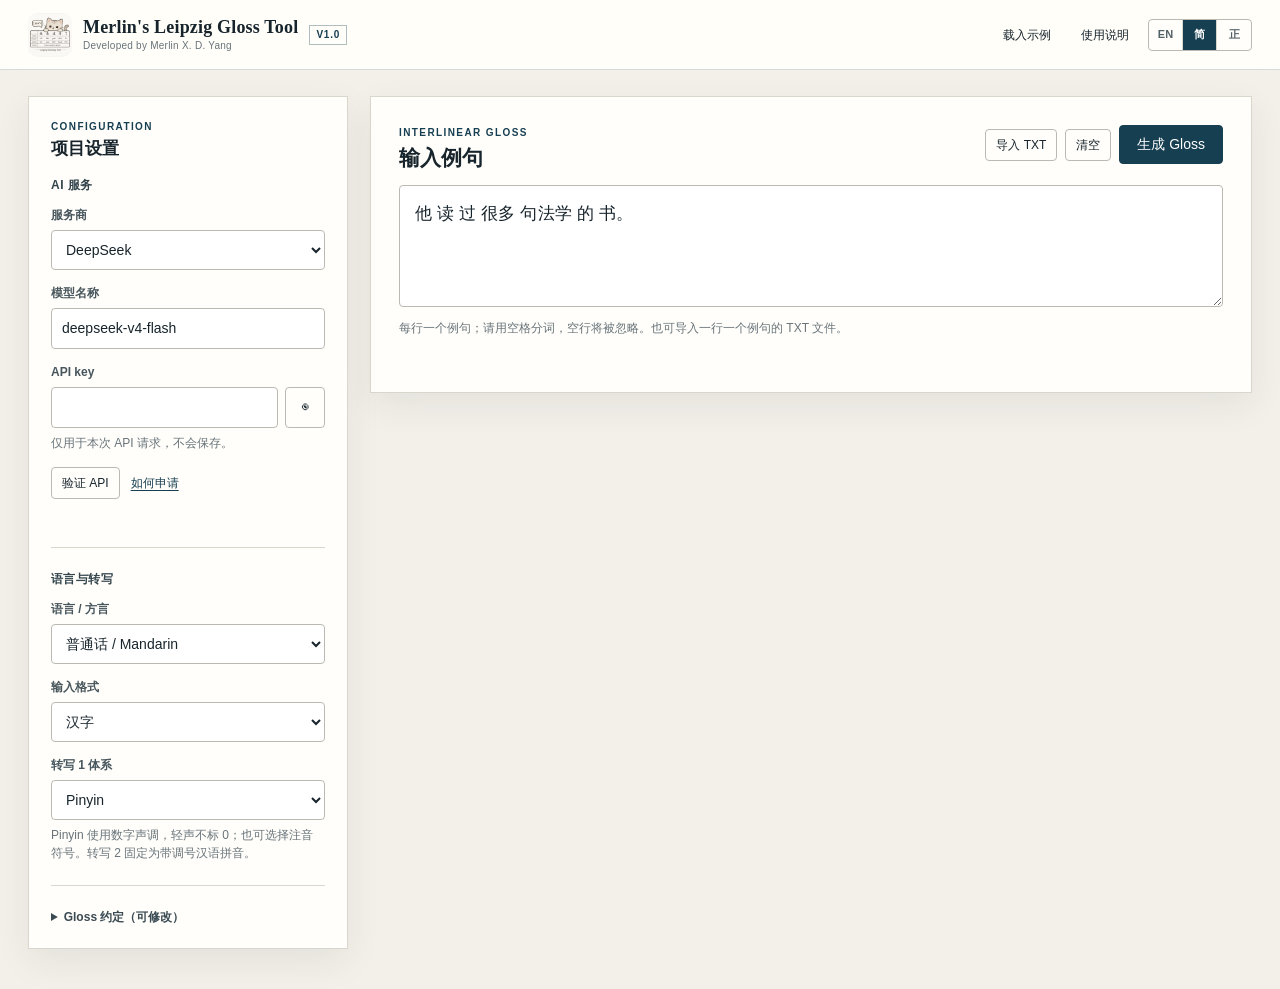
==== index.html @ 7cde38fb "feat: publish Merlin's Leipzig Gloss Tool 1.0" ====
<!doctype html>
<html lang="zh-CN">
<head>
<meta charset="utf-8">
<meta name="viewport" content="width=device-width,initial-scale=1">
<link rel="icon" type="image/png" sizes="64x64" href="assets/favicon-64.png?build=20260815-1">
<link rel="apple-touch-icon" sizes="180x180" href="assets/apple-touch-icon.png?build=20260815-1">
<title>Merlin's Leipzig Gloss Tool 1.0</title>
<script src="typography.js?build=20260815-3"></script>
<script src="batch.js?build=20260815-6"></script>
<script src="interface-language.js?build=20260815-1"></script>
<style>
:root{
  --paper:#f3f0e9;--surface:#fffefa;--surface-2:#f8f6f0;--ink:#17242c;--muted:#69747a;
  --rule:#d9d6cd;--rule-strong:#bbb9b1;--navy:#173f52;--navy-dark:#0f3040;--navy-soft:#e7eef1;
  --good:#276440;--bad:#a5362b;--warn:#8a641f;--shadow:0 12px 34px rgba(28,40,45,.07);
  --hant-ui-font:-apple-system,BlinkMacSystemFont,"PingFang TC","Microsoft JhengHei","Noto Sans TC",sans-serif;
}
*{box-sizing:border-box}
html{background:var(--paper)}
body{margin:0;color:var(--ink);background:var(--paper);font:14px/1.5 -apple-system,BlinkMacSystemFont,"Segoe UI","Noto Sans CJK SC","Noto Sans SC",Arial,sans-serif;-webkit-font-smoothing:antialiased}
button,input,select,textarea{font:inherit;color:inherit}
button{cursor:pointer}
.topbar{height:70px;border-bottom:1px solid rgba(23,63,82,.18);background:rgba(255,254,250,.94);backdrop-filter:blur(12px);position:sticky;top:0;z-index:20}
.topbar-inner{height:100%;max-width:1420px;margin:auto;padding:0 28px;display:flex;align-items:center;justify-content:space-between;gap:18px}
.brand{display:flex;align-items:center;min-width:0;gap:11px}
.brand-mark{width:44px;height:44px;display:block;object-fit:cover;border-radius:10px;flex:0 0 auto}
.brand-text{display:flex;flex-direction:column;gap:3px;min-width:0}
.brand-copy{font:600 18px/1.15 Georgia,"Songti SC","Noto Serif CJK SC",serif;letter-spacing:.01em;white-space:nowrap}
.brand-author{font:500 10px/1.2 -apple-system,BlinkMacSystemFont,"Segoe UI","Noto Sans CJK SC",Arial,sans-serif;color:var(--muted);letter-spacing:.025em;white-space:nowrap}
.version{font:700 10px/1 -apple-system,BlinkMacSystemFont,"Segoe UI",sans-serif;letter-spacing:.08em;color:var(--navy);border:1px solid rgba(23,63,82,.34);padding:4px 6px;text-transform:uppercase}
.top-actions,.btnrow,.toolbar-group{display:flex;align-items:center;gap:8px;flex-wrap:wrap}
.language-switch{display:flex;align-items:center;border:1px solid var(--rule-strong);border-radius:4px;overflow:hidden;background:var(--surface)}
.language-switch button{min-width:34px;min-height:30px;padding:4px 8px;border:0;border-right:1px solid var(--rule);border-radius:0;background:transparent;font-size:11px;font-weight:700;color:#536168}
.language-switch button:last-child{border-right:0}.language-switch button:hover{background:var(--surface-2);border-color:var(--rule)}
.language-switch button.active{background:var(--navy);color:#fff}.language-switch button.active:hover{background:var(--navy-dark)}
.shell{max-width:1420px;margin:0 auto;padding:26px 28px 40px;display:grid;grid-template-columns:320px minmax(0,1fr);gap:22px;align-items:start}
.panel{background:var(--surface);border:1px solid var(--rule);box-shadow:var(--shadow)}
.sidebar{position:sticky;top:96px;padding:22px}
.main{min-width:0;padding:28px}
.section-kicker{color:var(--navy);font-size:10px;font-weight:800;letter-spacing:.14em;text-transform:uppercase;margin-bottom:4px}
.section-title{font:600 17px/1.3 Georgia,"Songti SC","Noto Serif CJK SC",serif;margin:0 0 16px}
.group-title{font-size:12px;font-weight:750;letter-spacing:.04em;margin:0 0 12px;color:#33444c}
.divider{height:1px;background:var(--rule);margin:22px 0}
.field{margin:0 0 14px}
.field:last-child{margin-bottom:0}
label,.field-label{display:block;font-size:12px;font-weight:650;color:#48565d;margin:0 0 6px}
input[type=text],input[type=password],select,textarea{width:100%;border:1px solid var(--rule-strong);border-radius:4px;background:#fff;padding:9px 10px;outline:none;transition:border-color .15s,box-shadow .15s}
select{height:40px}
input:focus,select:focus,textarea:focus,.editable:focus{border-color:var(--navy);box-shadow:0 0 0 3px rgba(23,63,82,.11)}
textarea{resize:vertical;line-height:1.65}
.sentence{min-height:122px;font-size:17px;padding:14px 15px;background:#fff;letter-spacing:.01em}
.smallarea{min-height:128px;font-size:12px}
.hint,.note{color:var(--muted);font-size:12px;line-height:1.55;margin-top:6px}
.api-key-wrap{display:grid;grid-template-columns:minmax(0,1fr) 40px;gap:7px}
button{border:1px solid var(--rule-strong);border-radius:4px;background:transparent;padding:8px 12px;min-height:36px;transition:background .15s,border-color .15s,color .15s,transform .1s}
button:hover{background:var(--surface-2);border-color:#969a99}
button:active{transform:translateY(1px)}
button.primary{background:var(--navy);border-color:var(--navy);color:white;padding-inline:17px}
button.primary:hover{background:var(--navy-dark);border-color:var(--navy-dark)}
button.ghost{border-color:transparent}
button.small{font-size:12px;min-height:32px;padding:6px 10px}
button.icon-button{padding:0;display:grid;place-items:center;font-size:15px}
button.text-link{min-height:32px;padding:4px 2px;border-color:transparent;background:transparent;color:var(--navy);font-size:12px;text-decoration:underline;text-decoration-thickness:1px;text-underline-offset:3px}
button.text-link:hover{border-color:transparent;background:transparent;color:var(--navy-dark)}
button:focus-visible,a:focus-visible{outline:2px solid var(--navy);outline-offset:3px}
button:disabled{opacity:.48;cursor:not-allowed;transform:none}
.status{font-size:12px;min-height:18px;margin-top:8px}.status.good{color:var(--good)}.status.bad{color:var(--bad)}.status.warn{color:var(--warn)}
.details summary{cursor:pointer;font-size:12px;font-weight:700;color:#3b4b53}.details[open] summary{margin-bottom:10px}
.main-head{display:flex;align-items:flex-start;justify-content:space-between;gap:18px;margin-bottom:13px}
.main-head .section-title{font-size:21px;margin:0}.main-head .section-kicker{margin-bottom:5px}
.workspace{border-top:1px solid var(--rule);margin-top:28px;padding-top:26px}.hidden{display:none!important}
.result-heading{display:flex;justify-content:space-between;align-items:flex-end;gap:12px;margin-bottom:15px}
.result-heading .section-title{font-size:19px;margin:0}
.aligned{font-size:11px;letter-spacing:.04em;color:var(--good);border-bottom:1px solid rgba(39,100,64,.4);padding-bottom:2px}
.editor-layout{display:block}
.checkline{display:flex;align-items:center;gap:9px;padding:5px 0;color:#34434a;font-size:12px;cursor:pointer}.checkline input{width:15px;height:15px;accent-color:var(--navy);margin:0;flex:0 0 auto}
.editor-content{min-width:0}
.editor-examples{display:grid;gap:16px}
.editor-example{border:1px solid var(--rule);background:#fff}
.editor-example-head{display:flex;align-items:center;justify-content:space-between;gap:12px;padding:9px 12px;border-bottom:1px solid var(--rule);background:var(--surface-2)}
.editor-example-title{font:600 13px Georgia,"Songti SC",serif;color:#34434a}.editor-example-status{font-size:10px;letter-spacing:.04em;color:var(--good)}
.token-editor-grid{display:flex;flex-wrap:wrap;align-items:stretch;padding:8px;background:#f3f1eb;border-bottom:1px solid var(--rule);gap:1px;overflow:hidden}
.token-editor-card{flex:1 1 168px;min-width:min(168px,100%);max-width:224px;background:#fff;border:1px solid #dedbd3;margin:-1px 0 0 -1px;display:grid;grid-template-rows:auto repeat(4,minmax(42px,auto));min-inline-size:0}
.token-editor-index{padding:5px 9px;background:#f7f5ef;color:var(--muted);font-size:9px;font-weight:750;letter-spacing:.08em;border-bottom:1px solid #e7e4dd}
.token-editor-line{display:grid;grid-template-columns:48px minmax(0,1fr);align-items:stretch;min-inline-size:0;border-bottom:1px solid #ece9e2}.token-editor-line:last-child{border-bottom:0}
.token-editor-label{padding:8px 6px;display:flex;align-items:center;background:#faf9f5;color:#667177;font-size:9px;font-weight:750;line-height:1.2;border-right:1px solid #ece9e2;overflow-wrap:anywhere}
.token-editor-line .editable{min-width:0;width:100%;padding:8px 9px;display:flex;align-items:center;overflow-wrap:anywhere;word-break:break-word;white-space:pre-wrap}
.editor-example .translation-row{margin:0;padding:11px 12px 13px}.editor-example .model-note{margin:0 12px 12px}
.editable{outline:0;border-radius:2px;min-height:24px;padding:1px 2px}.editable:focus{background:#fffdf4}
.formcell,.transcell,.glosscell{font-family:"Times New Roman","Songti SC","STSong","SimSun",serif;font-size:10.5pt;font-style:normal;font-weight:400}
.translation-row{margin-top:13px}.translation-row input{font-family:"Times New Roman","Songti SC","STSong","SimSun",serif;font-size:10.5pt;font-style:normal}
.model-note:empty{display:none}.model-note{border-left:2px solid var(--rule-strong);padding-left:9px;margin-top:10px}
.typography-panel{margin-top:16px;border:1px solid var(--rule);background:var(--surface-2)}
.typography-panel>summary{list-style:none;cursor:pointer;padding:12px 14px;display:flex;align-items:center;justify-content:space-between;gap:12px;font-size:12px;font-weight:750;color:#34434a}
.typography-panel>summary::-webkit-details-marker{display:none}.typography-panel>summary::after{content:'＋';color:var(--navy);font-size:15px;font-weight:400}.typography-panel[open]>summary::after{content:'−'}
.typography-summary-note{font-size:11px;font-weight:400;color:var(--muted);margin-left:auto}
.typography-body{border-top:1px solid var(--rule);padding:14px}
.typography-actions{display:flex;justify-content:space-between;align-items:center;gap:12px;margin-bottom:12px;flex-wrap:wrap}
.remember-setting{display:flex;align-items:center;gap:8px;margin:0;color:#435159;font-size:12px;cursor:pointer}.remember-setting input{accent-color:var(--navy)}
.type-settings-wrap{overflow-x:auto;background:#fff;border:1px solid var(--rule)}
.type-settings{width:100%;border-collapse:collapse;min-width:690px}
.type-settings th,.type-settings td{padding:8px 10px;border-bottom:1px solid #e7e4dd;text-align:left;vertical-align:middle}.type-settings tr:last-child th,.type-settings tr:last-child td{border-bottom:0}
.type-settings thead th{background:#f5f3ed;color:var(--muted);font-size:10px;letter-spacing:.08em;text-transform:uppercase;font-weight:750}
.type-settings tbody th{width:126px;font-size:12px;color:#38474f}.type-settings select{height:34px;padding:5px 8px;min-width:220px}.type-settings input[type=number]{height:34px;width:78px;padding:5px 7px}.type-settings input[type=checkbox]{width:16px;height:16px;accent-color:var(--navy)}
.type-toggle{text-align:center!important;width:64px}.type-toggle label{display:grid;place-items:center;margin:0}
.preview-workspace{border-top:1px solid var(--rule);margin-top:22px;padding-top:20px}
.preview-controls{display:grid;grid-template-columns:minmax(0,1fr) auto;gap:12px;margin-bottom:12px;border:1px solid var(--rule);background:var(--surface-2);padding:12px 14px;align-items:end}
.preview-controls fieldset{border:0;padding:0;margin:0;display:flex;align-items:center;gap:6px 16px;flex-wrap:wrap}.preview-controls legend{font-size:10px;font-weight:800;letter-spacing:.1em;color:var(--navy);text-transform:uppercase;margin-bottom:5px}
.preview-controls .checkline{padding:2px 0}.number-controls{display:flex;align-items:end;gap:8px}.number-field{margin:0}.number-field label{white-space:nowrap}.number-field select{min-width:126px}.number-field input{width:82px;height:40px;padding:8px}
.preview-panel{background:#fff;border:1px solid var(--rule)}
.preview-head{padding:11px 14px;border-bottom:1px solid var(--rule);display:flex;align-items:center;justify-content:space-between;gap:10px;color:var(--muted);font-size:11px;letter-spacing:.04em}
.preview-canvas{padding:18px 22px;overflow:auto;min-height:126px;display:grid;gap:18px;align-items:start}
.example-preview{min-width:max-content}.example-preview+.example-preview{border-top:1px solid var(--rule);padding-top:18px}.example-preview-title{font-size:10px;font-weight:750;letter-spacing:.08em;color:var(--muted);text-transform:uppercase;margin-bottom:6px}
.pubtable{border-collapse:separate;border-spacing:0 5px;width:auto;font-family:"Times New Roman","Songti SC","STSong","SimSun",serif;font-size:10.5pt;font-style:normal}
.pubtable td{border:0;padding:0 17px 0 0;white-space:nowrap;vertical-align:baseline}
.pubtable td.num{padding-right:15px;color:#506068;vertical-align:baseline}
.pubtable tr.free td{padding-top:7px;white-space:normal}
.small-caps{font-variant-caps:all-small-caps;font-feature-settings:"smcp" 1,"c2sc" 1;letter-spacing:.035em}
.empty-preview{color:var(--muted);font-family:Georgia,"Songti SC",serif;font-size:13px}
.toolbar{margin-top:14px;display:flex;justify-content:space-between;align-items:center;gap:12px;flex-wrap:wrap}
.toolbar button{font-size:12px}
.separator-label{font-size:10px;font-weight:800;letter-spacing:.12em;color:var(--muted);text-transform:uppercase;margin-right:3px}
dialog{width:min(650px,calc(100vw - 32px));max-height:calc(100vh - 48px);border:1px solid var(--rule-strong);border-radius:0;background:var(--surface);color:var(--ink);padding:0;box-shadow:0 28px 80px rgba(18,34,42,.22)}
dialog::backdrop{background:rgba(15,30,37,.38);backdrop-filter:blur(2px)}
.dialog-head{display:flex;align-items:center;justify-content:space-between;padding:19px 22px;border-bottom:1px solid var(--rule)}.dialog-head h2{font:600 20px Georgia,"Songti SC",serif;margin:0}.dialog-body{padding:21px 24px 26px;overflow:auto}.dialog-body h3{font:600 15px Georgia,"Songti SC",serif;margin:20px 0 7px}.dialog-body h3:first-child{margin-top:0}.dialog-body p,.dialog-body li{color:#435159;line-height:1.7}.dialog-body ol,.dialog-body ul{padding-left:22px}.dialog-body code{font-family:"SFMono-Regular",Consolas,monospace;font-size:12px;background:var(--navy-soft);padding:1px 4px}
.dialog-body a{color:var(--navy);text-decoration-thickness:1px;text-underline-offset:3px}
.api-key-dialog{width:min(560px,calc(100vw - 32px))}
.provider-links{list-style:none;margin:16px 0;padding:0!important;display:grid;gap:1px;border:1px solid var(--rule);background:var(--rule)}
.provider-links li{background:#fff;margin:0}
.provider-links a{display:flex;align-items:center;justify-content:space-between;gap:18px;padding:11px 13px;text-decoration:none}
.provider-links a:hover{background:var(--surface-2)}
.provider-name{font-weight:700;color:#33444c}.provider-action{color:var(--navy);font-size:12px;white-space:nowrap}.provider-action::after{content:' ↗';font-size:10px}
.application-note{margin:13px 0 0;padding:10px 12px;border-left:3px solid var(--navy);background:var(--navy-soft);color:#33444c!important}
.region-notice{margin:10px 0 0;color:var(--bad)!important;font-weight:700}
html[lang="zh-Hant"] body{font-family:var(--hant-ui-font)}
html[lang="zh-Hant"] .brand-copy,html[lang="zh-Hant"] .brand-author,html[lang="zh-Hant"] .section-title,html[lang="zh-Hant"] .editor-example-title,html[lang="zh-Hant"] .dialog-head h2,html[lang="zh-Hant"] .dialog-body h3,html[lang="zh-Hant"] .empty-preview{font-family:var(--hant-ui-font)}
@media(max-width:980px){.shell{grid-template-columns:1fr}.sidebar{position:static}.preview-controls{grid-template-columns:1fr}.number-controls{justify-content:flex-start}}
@media(max-width:640px){.topbar{height:auto}.topbar-inner{padding:12px 15px;align-items:flex-start;flex-wrap:wrap}.brand-mark{width:36px;height:36px;border-radius:8px}.brand-copy{font-size:14px;white-space:normal}.brand-author{font-size:9px}.version{display:none}.top-actions{justify-content:flex-end;margin-left:auto}.shell{padding:14px 12px 28px;gap:14px}.sidebar,.main{padding:18px}.main-head{display:block}.main-head .btnrow{justify-content:flex-start;margin-top:12px}.sentence{font-size:16px}.preview-controls fieldset{display:grid;grid-template-columns:1fr 1fr}.number-controls{display:grid;grid-template-columns:1fr 1fr}.number-field select,.number-field input{width:100%;min-width:0}.token-editor-card{flex-basis:144px;min-width:min(144px,100%);max-width:none}.token-editor-line{grid-template-columns:44px minmax(0,1fr)}.typography-summary-note{display:none}.typography-actions{align-items:flex-start}.type-settings{min-width:500px}.type-settings th,.type-settings td{padding:7px 6px}.type-settings tbody th{width:84px}.type-settings select{min-width:155px}.type-settings input[type=number]{width:66px}.type-toggle{width:48px}.preview-canvas{padding:17px}.toolbar{align-items:flex-start}.toolbar-group{width:100%}.separator-label{width:100%;margin-top:5px}}
</style>
</head>
<body>
<header class="topbar">
  <div class="topbar-inner">
    <div class="brand">
      <img class="brand-mark" src="assets/gloss-tool-icon-256.png?build=20260815-1" alt="Merlin's Leipzig Gloss Tool icon" width="44" height="44">
      <div class="brand-text"><div class="brand-copy">Merlin's Leipzig Gloss Tool</div><div class="brand-author">Developed by Merlin X. D. Yang</div></div>
      <span class="version">v1.0</span>
    </div>
    <nav class="top-actions" aria-label="Utilities">
      <button class="small ghost" id="btnDemo" data-i18n="demo">载入示例</button>
      <button class="small ghost" id="btnHelp" data-i18n="help">使用说明</button>
      <div class="language-switch" role="group" aria-label="界面语言 / Interface language">
        <button id="btnLangEn" type="button" data-lang="en">EN</button><button id="btnLangZh" type="button" class="active" aria-pressed="true" data-lang="zh">简</button><button id="btnLangZhHant" type="button" data-lang="zh-Hant">正</button>
      </div>
    </nav>
  </div>
</header>

<div class="shell">
  <aside class="panel sidebar">
    <div class="section-kicker">Configuration</div>
    <h1 class="section-title" data-i18n="settings">项目设置</h1>

    <h2 class="group-title" data-i18n="aiSettings">AI 服务</h2>
    <div class="field">
      <label for="provider" data-i18n="provider">服务商</label>
      <select id="provider">
        <option value="deepseek">DeepSeek</option><option value="openai">OpenAI</option><option value="claude">Claude / Anthropic</option><option value="openrouter">OpenRouter</option>
      </select>
    </div>
    <div class="field">
      <label for="model" data-i18n="model">模型名称</label>
      <input id="model" type="text" value="deepseek-v4-flash" autocomplete="off">
    </div>
    <div class="field">
      <label for="apiKey">API key</label>
      <div class="api-key-wrap">
        <input id="apiKey" type="password" autocomplete="new-password" autocapitalize="none" spellcheck="false" data-1p-ignore data-lpignore="true" data-form-type="other">
        <button id="toggleKey" class="icon-button" type="button" aria-label="显示或隐藏 API key" title="显示或隐藏 API key">◉</button>
      </div>
      <div class="hint" data-i18n="keyHint">仅用于本次 API 请求，不会保存。</div>
    </div>
    <div class="btnrow"><button id="btnValidate" class="small" data-i18n="validate">验证 API</button><button id="btnApiHelp" class="text-link" type="button" data-i18n="apiKeyHelp">如何申请</button></div>
    <div class="status" id="apiStatus" role="status" aria-live="polite"></div>

    <div class="divider"></div>
    <h2 class="group-title" data-i18n="lingSettings">语言与转写</h2>
    <div class="field">
      <label for="languagePreset" data-i18n="variety">语言 / 方言</label>
      <select id="languagePreset"><option value="Mandarin Chinese" data-i18n-opt="mandarin">普通话 / Mandarin</option><option value="Cantonese" data-i18n-opt="cantonese">粤语 / Cantonese</option><option value="custom" data-i18n-opt="other">其他 / Other</option></select>
    </div>
    <div class="field" id="customLanguageWrap" style="display:none">
      <label for="customLanguage" data-i18n="customVariety">自定义语言 / 方言名称</label>
      <input id="customLanguage" type="text" placeholder="e.g. Shanghainese / Suzhou Wu">
    </div>
    <div class="field">
      <label for="inputFormat" data-i18n="inputFormat">输入格式</label>
      <select id="inputFormat"><option value="hanzi" data-i18n-opt="hanzi">汉字</option><option value="romanized" data-i18n-opt="romanized">拼音 / 罗马字 / IPA</option></select>
    </div>
    <div class="field" id="transcriptionWrap">
      <label for="transcriptionSystem" data-i18n="transcriptionSystem">转写 1 体系</label>
      <select id="transcriptionSystem"><option>Pinyin</option><option>Jyutping</option><option value="Zhuyin" data-i18n-opt="zhuyin">注音符号 / Zhuyin</option><option>IPA</option><option>Yale</option><option value="Other" data-i18n-opt="other">Other</option></select>
      <div class="hint" data-i18n="transcriptionHint">Pinyin 使用数字声调，轻声不标 0；转写 2 固定为带调号汉语拼音。</div>
    </div>

    <div class="divider"></div>
    <details class="details">
      <summary data-i18n="conventions">Gloss 约定（可修改）</summary>
      <textarea id="conventions" class="smallarea">Prefer concise Li & Thompson-style glossing. Use lexical English glosses in lowercase and grammatical abbreviations in uppercase. Use BA, BEI, DE, LE where conventional. Use le1 = ASP and le2 = PFV when applicable. Gloss sentence-final particles as SFP. Preserve user-supplied segmentation and morpheme boundaries.</textarea>
    </details>
  </aside>

  <main class="panel main">
    <div class="main-head">
      <div><div class="section-kicker">Interlinear gloss</div><h2 class="section-title" data-i18n="input">输入例句</h2></div>
      <div class="btnrow"><button id="btnImportTxt" class="small" data-i18n="importTxt">导入 TXT</button><input id="sentenceFile" type="file" accept=".txt,text/plain" hidden><button id="btnClear" class="small" data-i18n="clear">清空</button><button id="btnAnalyze" class="primary" data-i18n="analyze">生成 Gloss</button></div>
    </div>
    <textarea id="sentence" class="sentence" placeholder="他 读 过 很多 句法学 的 书。" aria-describedby="segHint">他 读 过 很多 句法学 的 书。</textarea>
    <div class="hint" id="segHint" data-i18n="segHint">每行一个例句；请用空格分词，空行将被忽略。也可导入一行一个例句的 TXT 文件。</div>
    <div class="status" id="workStatus" role="status" aria-live="polite"></div>

    <section class="preview-workspace hidden" id="previewWorkspace" aria-labelledby="previewTitle">
      <div class="preview-controls">
        <fieldset>
          <legend data-i18n="outputLines">输出行</legend>
          <label class="checkline"><input type="checkbox" id="showForm" checked><span data-i18n="form">原文</span></label>
          <label class="checkline"><input type="checkbox" id="showTranscription" checked><span data-i18n="transcription1">转写 1</span></label>
          <label class="checkline"><input type="checkbox" id="showPinyin" checked><span data-i18n="transcription2">转写 2</span></label>
          <label class="checkline"><input type="checkbox" id="showGloss" checked><span>Gloss</span></label>
          <label class="checkline"><input type="checkbox" id="showTranslation" checked><span data-i18n="freeTranslation">英语自由翻译</span></label>
        </fieldset>
        <div class="number-controls">
          <div class="number-field"><label for="numberingMode" data-i18n="numberingMode">编号方式</label><select id="numberingMode"><option value="none" data-i18n-opt="noNumber">无编号</option><option value="continuous" data-i18n-opt="continuousNumber" selected>连续数字</option><option value="alphabetic" data-i18n-opt="alphabeticNumber">字母：(a)</option><option value="alphabetic-dot" data-i18n-opt="alphabeticDotNumber">字母：a.</option></select></div>
          <div class="number-field" id="startNumberWrap"><label for="startNumber" data-i18n="startNumber">起始数字</label><input id="startNumber" type="number" min="1" step="1" value="1" inputmode="numeric"></div>
          <div class="number-field hidden" id="startLetterWrap"><label for="startLetter" data-i18n="startLetter">起始字母</label><input id="startLetter" type="text" value="a" inputmode="text" pattern="[A-Za-z]+" maxlength="6" autocomplete="off" spellcheck="false"></div>
        </div>
      </div>
      <div class="preview-panel">
        <div class="preview-head"><span id="previewTitle" data-i18n="preview">输出预览</span><span data-i18n="separateTables">每个例句独立成表</span></div>
        <div class="preview-canvas" id="preview"></div>
      </div>
      <div class="toolbar">
        <div class="toolbar-group"><span class="separator-label" data-i18n="export">导出</span><button id="btnCopyTable" data-i18n="copyTable">复制表格</button><button id="btnCopyMD" data-i18n="copyMD">复制 HTML / MD</button><button id="btnSVG">SVG</button><button id="btnPNG" data-i18n="png">透明 PNG</button></div>
        <div class="toolbar-group"><span class="separator-label" data-i18n="project">项目</span><button id="btnOpen" data-i18n="openProject">打开</button><button id="btnSave" data-i18n="saveProject">保存</button><input id="fileOpen" type="file" accept="application/json,.json,.gloss" hidden></div>
      </div>
    </section>

    <section class="workspace hidden" id="workspace">
      <div class="result-heading"><div><div class="section-kicker">Edit & compose</div><h2 class="section-title" data-i18n="editResult">编辑结果</h2></div><span class="aligned" id="resultCount"></span></div>
      <div class="editor-layout">
        <div class="editor-content">
          <div class="editor-examples" id="editExamples"></div>
        </div>
      </div>

      <details class="typography-panel" id="typographyPanel" open>
        <summary><span data-i18n="typography">排版设置</span><span class="typography-summary-note" data-i18n="typographyNote">逐行控制字体、字号和字形</span></summary>
        <div class="typography-body">
          <div class="typography-actions">
            <label class="remember-setting"><input type="checkbox" id="rememberTypography" checked><span data-i18n="rememberTypography">保持现有设置</span></label>
            <button type="button" class="small" id="btnResetTypography" data-i18n="resetTypography">恢复默认</button>
          </div>
          <div class="type-settings-wrap">
            <table class="type-settings">
              <thead><tr><th data-i18n="outputLine">输出行</th><th data-i18n="font">字体</th><th data-i18n="fontSize">字号（pt）</th><th class="type-toggle" data-i18n="bold">加粗</th><th class="type-toggle" data-i18n="italic">斜体</th></tr></thead>
              <tbody>
                <tr data-style-row="form"><th data-i18n="form">原文</th><td><select class="style-font" aria-label="原文字体"></select></td><td><input class="style-size" type="number" min="6" max="72" step="0.5" aria-label="原文字号"></td><td class="type-toggle"><label><input class="style-bold" type="checkbox" aria-label="原文加粗"></label></td><td class="type-toggle"><label><input class="style-italic" type="checkbox" aria-label="原文斜体"></label></td></tr>
                <tr data-style-row="transcription"><th data-i18n="transcription1">转写 1</th><td><select class="style-font" aria-label="转写 1 字体"></select></td><td><input class="style-size" type="number" min="6" max="72" step="0.5" aria-label="转写 1 字号"></td><td class="type-toggle"><label><input class="style-bold" type="checkbox" aria-label="转写 1 加粗"></label></td><td class="type-toggle"><label><input class="style-italic" type="checkbox" aria-label="转写 1 斜体"></label></td></tr>
                <tr data-style-row="pinyin"><th data-i18n="transcription2">转写 2</th><td><select class="style-font" aria-label="转写 2 字体"></select></td><td><input class="style-size" type="number" min="6" max="72" step="0.5" aria-label="转写 2 字号"></td><td class="type-toggle"><label><input class="style-bold" type="checkbox" aria-label="转写 2 加粗"></label></td><td class="type-toggle"><label><input class="style-italic" type="checkbox" aria-label="转写 2 斜体"></label></td></tr>
                <tr data-style-row="gloss"><th>Gloss</th><td><select class="style-font" aria-label="Gloss 字体"></select></td><td><input class="style-size" type="number" min="6" max="72" step="0.5" aria-label="Gloss 字号"></td><td class="type-toggle"><label><input class="style-bold" type="checkbox" aria-label="Gloss 加粗"></label></td><td class="type-toggle"><label><input class="style-italic" type="checkbox" aria-label="Gloss 斜体"></label></td></tr>
                <tr data-style-row="free"><th data-i18n="freeTranslation">英语自由翻译</th><td><select class="style-font" aria-label="英语翻译字体"></select></td><td><input class="style-size" type="number" min="6" max="72" step="0.5" aria-label="英语翻译字号"></td><td class="type-toggle"><label><input class="style-bold" type="checkbox" aria-label="英语翻译加粗"></label></td><td class="type-toggle"><label><input class="style-italic" type="checkbox" aria-label="英语翻译斜体"></label></td></tr>
              </tbody>
            </table>
          </div>
          <div class="hint" data-i18n="smallCapsHint">Gloss 中的全大写语法缩写将自动显示为小型大写字母。</div>
        </div>
      </details>

    </section>
  </main>
</div>

<dialog id="apiKeyDialog" class="api-key-dialog" aria-labelledby="apiKeyDialogTitle">
  <div class="dialog-head"><h2 id="apiKeyDialogTitle" data-i18n="apiKeyDialogTitle">如何申请 API key</h2><button id="btnCloseApiHelp" class="icon-button" aria-label="关闭" title="关闭">×</button></div>
  <div class="dialog-body api-help-zh">
    <p>请在服务商的官方平台创建 API key：</p>
    <ul class="provider-links">
      <li><a href="https://platform.deepseek.com/api_keys" target="_blank" rel="noopener noreferrer"><span class="provider-name">DeepSeek</span><span class="provider-action">申请页面</span></a></li>
      <li><a href="https://platform.openai.com/api-keys" target="_blank" rel="noopener noreferrer"><span class="provider-name">OpenAI</span><span class="provider-action">申请页面</span></a></li>
      <li><a href="https://platform.claude.com/settings/keys" target="_blank" rel="noopener noreferrer"><span class="provider-name">Claude / Anthropic</span><span class="provider-action">申请页面</span></a></li>
      <li><a href="https://openrouter.ai/settings/keys" target="_blank" rel="noopener noreferrer"><span class="provider-name">OpenRouter</span><span class="provider-action">申请页面</span></a></li>
    </ul>
    <p class="application-note">申请后充值可用。</p>
    <p class="region-notice">中国境内只能使用 DeepSeek。</p>
  </div>
  <div class="dialog-body api-help-zh-hant hidden">
    <p>請在服務提供者的官方平台建立 API key：</p>
    <ul class="provider-links">
      <li><a href="https://platform.deepseek.com/api_keys" target="_blank" rel="noopener noreferrer"><span class="provider-name">DeepSeek</span><span class="provider-action">申請頁面</span></a></li>
      <li><a href="https://platform.openai.com/api-keys" target="_blank" rel="noopener noreferrer"><span class="provider-name">OpenAI</span><span class="provider-action">申請頁面</span></a></li>
      <li><a href="https://platform.claude.com/settings/keys" target="_blank" rel="noopener noreferrer"><span class="provider-name">Claude / Anthropic</span><span class="provider-action">申請頁面</span></a></li>
      <li><a href="https://openrouter.ai/settings/keys" target="_blank" rel="noopener noreferrer"><span class="provider-name">OpenRouter</span><span class="provider-action">申請頁面</span></a></li>
    </ul>
    <p class="application-note">申請後儲值即可使用。</p>
    <p class="region-notice">中國境內只能使用 DeepSeek。</p>
  </div>
  <div class="dialog-body api-help-en hidden">
    <p>Create an API key on the provider’s official platform:</p>
    <ul class="provider-links">
      <li><a href="https://platform.deepseek.com/api_keys" target="_blank" rel="noopener noreferrer"><span class="provider-name">DeepSeek</span><span class="provider-action">Open key page</span></a></li>
      <li><a href="https://platform.openai.com/api-keys" target="_blank" rel="noopener noreferrer"><span class="provider-name">OpenAI</span><span class="provider-action">Open key page</span></a></li>
      <li><a href="https://platform.claude.com/settings/keys" target="_blank" rel="noopener noreferrer"><span class="provider-name">Claude / Anthropic</span><span class="provider-action">Open key page</span></a></li>
      <li><a href="https://openrouter.ai/settings/keys" target="_blank" rel="noopener noreferrer"><span class="provider-name">OpenRouter</span><span class="provider-action">Open key page</span></a></li>
    </ul>
    <p class="application-note">Add credit after creating the key before use.</p>
  </div>
</dialog>

<dialog id="helpDialog" aria-labelledby="helpTitle">
  <div class="dialog-head"><h2 id="helpTitle" data-i18n="help">使用说明</h2><button id="btnCloseHelp" class="icon-button" aria-label="关闭" title="关闭">×</button></div>
  <div class="dialog-body help-zh">
    <h3>基本流程</h3>
    <ol><li>选择服务商和模型，输入 API key。可先点击“验证 API”。</li><li>选择语言、输入格式和“转写 1”体系。</li><li>在输入框中一行输入一个例句，每行内部用空格标出最终词边界；也可导入一行一个例句的 TXT 文件。</li><li>生成后，预览会立即显示在输入区下方；每个例句使用一个独立表格。</li><li>选择输出行以及无编号、连续数字或两种字母编号；数字和字母起点均可自定义。</li><li>在编辑区逐例修改原文、两层转写、Gloss 和英语翻译，并按需调整排版。</li><li>从预览区下方复制或导出；保存项目可保留全部例句、编辑内容、输出选择和排版设置。</li></ol>
    <h3>批量输入与编号</h3><p>输入框和 TXT 文件都以“物理行”为例句边界，空行会被忽略。TXT 导入只接受 <code>.txt</code> 文件。“连续数字”默认从 <code>(1)</code> 开始，并可填写任意正整数起点；负数、零或无效输入会自动重置为 <code>1</code>。“字母：(a)”输出 <code>(a)</code>、<code>(b)</code>；“字母：a.”输出 <code>a.</code>、<code>b.</code>。两种字母编号都可填写 <code>c</code>、<code>aa</code> 等起始字母，并在 <code>z</code> 后继续为 <code>aa</code>。选择“无编号”则完全移除编号列。</p>
    <h3>两层转写</h3><p><strong>转写 1</strong>使用所选体系；选择 Pinyin 时采用数字声调，如 <code>wo3</code>，轻声不标 <code>0</code>，如 <code>de</code>；选择“注音符号”时输出横排 Bopomofo，例如 <code>ㄨㄛˇ</code>、<code>˙ㄉㄜ</code>。<strong>转写 2</strong>固定为带调号的标准汉语拼音，如 <code>wǒ</code>；轻声不加调号。方言材料中的转写 2 是普通话拼音参考层。</p>
    <h3>排版设置</h3><p>五条输出行默认使用 Times New Roman，中文字符自动回退到宋体，字号为 10.5 pt，均不加粗、不斜体。“保持现有设置”会把当前排版留给下次使用；“恢复默认”立即重置全部行。Gloss 中的全大写语法缩写自动使用小型大写字母。</p>
    <h3>API key 申请</h3><p>请从服务商的官方页面创建 API key，申请后充值可用。</p><ul><li><a href="https://platform.deepseek.com/api_keys" target="_blank" rel="noopener noreferrer">DeepSeek API key</a></li><li><a href="https://platform.openai.com/api-keys" target="_blank" rel="noopener noreferrer">OpenAI API key</a></li><li><a href="https://platform.claude.com/settings/keys" target="_blank" rel="noopener noreferrer">Claude / Anthropic API key</a></li><li><a href="https://openrouter.ai/settings/keys" target="_blank" rel="noopener noreferrer">OpenRouter API key</a></li></ul><p class="region-notice">中国境内只能使用 DeepSeek。</p>
    <h3>数据与安全</h3><p>空格分词具有最高优先级。API key 只从当前表单传给同源后端，不会写入项目文件或浏览器存储。AI 生成的分析应由研究者复核。</p>
  </div>
  <div class="dialog-body help-zh-hant hidden">
    <h3>基本流程</h3>
    <ol><li>選擇服務提供者和模型，輸入 API key。可先選取「驗證 API」。</li><li>選擇語言、輸入格式和「轉寫 1」系統。</li><li>在輸入框中每行輸入一個例句，每行內部用空格標出最終詞界；也可匯入每行一個例句的 TXT 檔案。</li><li>產生後，預覽會立即顯示在輸入區下方；每個例句各用一個表格。</li><li>選擇輸出列以及無編號、連續數字或兩種字母編號；數字和字母起點均可自訂。</li><li>在編輯區逐例修改原文、兩層轉寫、Gloss 和英文翻譯，並依需求調整排版。</li><li>從預覽區下方複製或匯出；儲存專案可保留全部例句、編輯內容、輸出選擇和排版設定。</li></ol>
    <h3>批次輸入與編號</h3><p>輸入框和 TXT 檔案都以每一個非空白行為例句邊界，空白行會被忽略。TXT 匯入只接受 <code>.txt</code> 檔案。「連續數字」預設從 <code>(1)</code> 開始，並可填寫任意正整數起點；負數、零或無效輸入會自動重設為 <code>1</code>。「字母：(a)」輸出 <code>(a)</code>、<code>(b)</code>；「字母：a.」輸出 <code>a.</code>、<code>b.</code>。兩種字母編號都可填寫 <code>c</code>、<code>aa</code> 等起始字母，並在 <code>z</code> 後接續為 <code>aa</code>。選擇「無編號」則完全移除編號欄。</p>
    <h3>兩層轉寫</h3><p><strong>轉寫 1</strong> 使用所選系統；選擇 Pinyin 時採用數字聲調，如 <code>wo3</code>，輕聲不標 <code>0</code>，如 <code>de</code>；選擇「注音符號」時輸出橫排 Bopomofo，例如 <code>ㄨㄛˇ</code>、<code>˙ㄉㄜ</code>。<strong>轉寫 2</strong> 固定為帶調號的標準漢語拼音，如 <code>wǒ</code>；輕聲不加調號。方言材料中的轉寫 2 是國語拼音參考層。</p>
    <h3>排版設定</h3><p>五個輸出列預設使用 Times New Roman，中文字元會自動改用宋體，字號為 10.5 pt，均不使用粗體或斜體。「保留目前設定」會保留目前排版供下次使用；「還原預設值」會立即重設全部輸出列。Gloss 中的全大寫語法縮寫會自動使用小型大寫字母。</p>
    <h3>API key 申請</h3><p>請從服務提供者的官方頁面建立 API key，申請後儲值即可使用。</p><ul><li><a href="https://platform.deepseek.com/api_keys" target="_blank" rel="noopener noreferrer">DeepSeek API key</a></li><li><a href="https://platform.openai.com/api-keys" target="_blank" rel="noopener noreferrer">OpenAI API key</a></li><li><a href="https://platform.claude.com/settings/keys" target="_blank" rel="noopener noreferrer">Claude / Anthropic API key</a></li><li><a href="https://openrouter.ai/settings/keys" target="_blank" rel="noopener noreferrer">OpenRouter API key</a></li></ul><p class="region-notice">中國境內只能使用 DeepSeek。</p>
    <h3>資料與安全</h3><p>空格分詞具有最高優先順序。API key 只會從目前表單傳送至同源後端，不會寫入專案檔案或瀏覽器儲存空間。AI 產生的分析應由研究者確認。</p>
  </div>
  <div class="dialog-body help-en hidden">
    <h3>Workflow</h3><ol><li>Select a provider and model, enter an API key, and optionally validate it.</li><li>Select the language, input format, and Transcription 1 system.</li><li>Enter one example per line, using spaces for final token boundaries, or import a one-example-per-line TXT file.</li><li>The preview appears directly below the input, with one independent table per example.</li><li>Select the output lines and choose no numbering, numeric numbering, or either alphabetic format with a custom start.</li><li>Edit each example and set typography independently for every output line.</li><li>Copy or export all preview tables, or save the editable batch project.</li></ol>
    <h3>Batch input and numbering</h3><p>Physical lines delimit examples and blank lines are ignored. Import accepts only <code>.txt</code> files. Numeric numbering defaults to <code>(1)</code> and accepts only a positive integer start; negative, zero, or invalid input resets to <code>1</code>. “Alphabetic: (a)” outputs <code>(a)</code>, <code>(b)</code>; “Alphabetic: a.” outputs <code>a.</code>, <code>b.</code>. Both accept a custom letter start and continue from <code>z</code> to <code>aa</code>. Select no numbering to remove the number column.</p>
    <h3>Two transcription layers</h3><p><strong>Transcription 1</strong> uses the selected system; Pinyin uses tone numbers with no <code>0</code> for neutral tone. Zhuyin produces horizontal Bopomofo such as <code>ㄨㄛˇ</code> and <code>˙ㄉㄜ</code>. <strong>Transcription 2</strong> is Standard Mandarin Pinyin with tone marks; neutral tone is unmarked.</p>
    <h3>Typography</h3><p>All five output lines default to Times New Roman with Songti fallback for Chinese, 10.5 pt, regular, and non-italic. “Keep current settings” remembers the typography for later use; “Restore defaults” resets every line. Uppercase grammatical glosses use small caps automatically.</p>
    <h3>Getting an API key</h3><p>Create an API key on the provider’s official page, then add credit before use.</p><ul><li><a href="https://platform.deepseek.com/api_keys" target="_blank" rel="noopener noreferrer">DeepSeek API key</a></li><li><a href="https://platform.openai.com/api-keys" target="_blank" rel="noopener noreferrer">OpenAI API key</a></li><li><a href="https://platform.claude.com/settings/keys" target="_blank" rel="noopener noreferrer">Claude / Anthropic API key</a></li><li><a href="https://openrouter.ai/settings/keys" target="_blank" rel="noopener noreferrer">OpenRouter API key</a></li></ul>
    <h3>Data and security</h3><p>Whitespace tokenization is authoritative. The API key is sent only to the same-origin backend and is not saved. Researcher review of AI output remains necessary.</p>
  </div>
</dialog>

<script src="app-ui.js?build=20260815-14"></script>
</body>
</html>
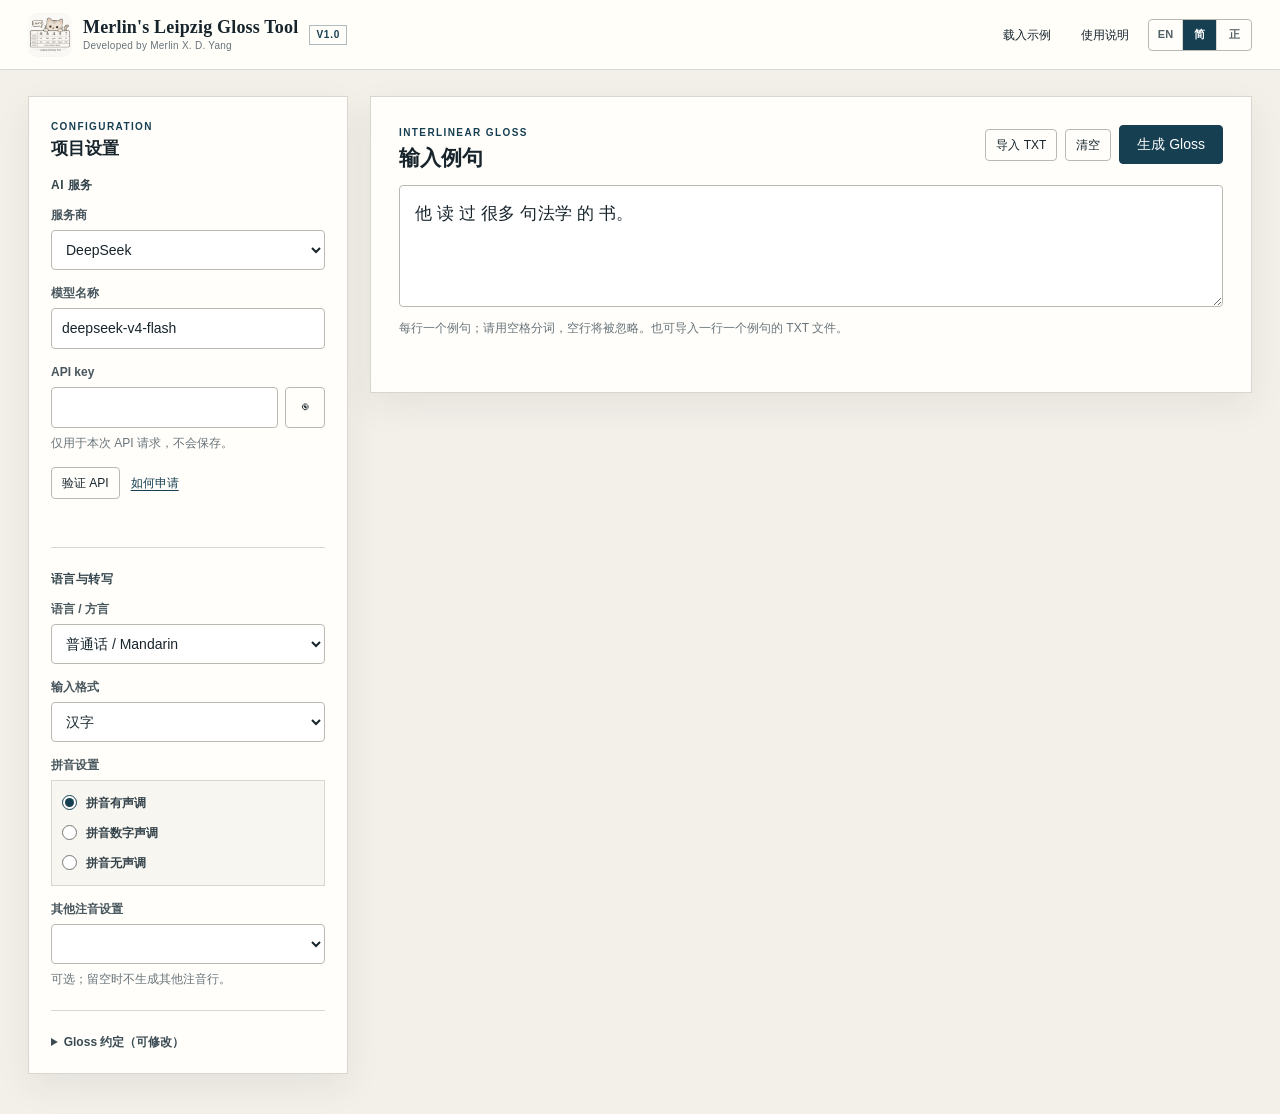
==== commit fb83bd27: "feat: streamline pinyin options and Word small caps" ====
--- a/index.html
+++ b/index.html
@@ -6,7 +6,7 @@
 <link rel="icon" type="image/png" sizes="64x64" href="assets/favicon-64.png?build=20260815-1">
 <link rel="apple-touch-icon" sizes="180x180" href="assets/apple-touch-icon.png?build=20260815-1">
 <title>Merlin's Leipzig Gloss Tool 1.0</title>
-<script src="typography.js?build=20260815-3"></script>
+<script src="typography.js?build=20260816-2"></script>
 <script src="batch.js?build=20260815-6"></script>
 <script src="interface-language.js?build=20260815-1"></script>
 <style>
@@ -75,13 +75,14 @@
 .aligned{font-size:11px;letter-spacing:.04em;color:var(--good);border-bottom:1px solid rgba(39,100,64,.4);padding-bottom:2px}
 .editor-layout{display:block}
 .checkline{display:flex;align-items:center;gap:9px;padding:5px 0;color:#34434a;font-size:12px;cursor:pointer}.checkline input{width:15px;height:15px;accent-color:var(--navy);margin:0;flex:0 0 auto}
+.option-field{border:0;padding:0;margin:0 0 14px}.option-field legend{padding:0;margin-bottom:6px}.choice-grid{display:grid;gap:2px;padding:8px 10px;border:1px solid var(--rule);background:var(--surface-2)}.choice-grid .checkline{margin:0}.transcription-settings>.field:last-child{margin-bottom:14px}
 .editor-content{min-width:0}
 .editor-examples{display:grid;gap:16px}
 .editor-example{border:1px solid var(--rule);background:#fff}
 .editor-example-head{display:flex;align-items:center;justify-content:space-between;gap:12px;padding:9px 12px;border-bottom:1px solid var(--rule);background:var(--surface-2)}
 .editor-example-title{font:600 13px Georgia,"Songti SC",serif;color:#34434a}.editor-example-status{font-size:10px;letter-spacing:.04em;color:var(--good)}
 .token-editor-grid{display:flex;flex-wrap:wrap;align-items:stretch;padding:8px;background:#f3f1eb;border-bottom:1px solid var(--rule);gap:1px;overflow:hidden}
-.token-editor-card{flex:1 1 168px;min-width:min(168px,100%);max-width:224px;background:#fff;border:1px solid #dedbd3;margin:-1px 0 0 -1px;display:grid;grid-template-rows:auto repeat(4,minmax(42px,auto));min-inline-size:0}
+.token-editor-card{flex:1 1 168px;min-width:min(168px,100%);max-width:224px;background:#fff;border:1px solid #dedbd3;margin:-1px 0 0 -1px;display:grid;grid-auto-rows:minmax(42px,auto);min-inline-size:0}
 .token-editor-index{padding:5px 9px;background:#f7f5ef;color:var(--muted);font-size:9px;font-weight:750;letter-spacing:.08em;border-bottom:1px solid #e7e4dd}
 .token-editor-line{display:grid;grid-template-columns:48px minmax(0,1fr);align-items:stretch;min-inline-size:0;border-bottom:1px solid #ece9e2}.token-editor-line:last-child{border-bottom:0}
 .token-editor-label{padding:8px 6px;display:flex;align-items:center;background:#faf9f5;color:#667177;font-size:9px;font-weight:750;line-height:1.2;border-right:1px solid #ece9e2;overflow-wrap:anywhere}
@@ -198,10 +199,33 @@
       <label for="inputFormat" data-i18n="inputFormat">输入格式</label>
       <select id="inputFormat"><option value="hanzi" data-i18n-opt="hanzi">汉字</option><option value="romanized" data-i18n-opt="romanized">拼音 / 罗马字 / IPA</option></select>
     </div>
-    <div class="field" id="transcriptionWrap">
-      <label for="transcriptionSystem" data-i18n="transcriptionSystem">转写 1 体系</label>
-      <select id="transcriptionSystem"><option>Pinyin</option><option>Jyutping</option><option value="Zhuyin" data-i18n-opt="zhuyin">注音符号 / Zhuyin</option><option>IPA</option><option>Yale</option><option value="Other" data-i18n-opt="other">Other</option></select>
-      <div class="hint" data-i18n="transcriptionHint">Pinyin 使用数字声调，轻声不标 0；转写 2 固定为带调号汉语拼音。</div>
+    <div class="transcription-settings" id="mandarinTranscriptionSettings">
+      <fieldset class="option-field">
+        <legend class="field-label" data-i18n="pinyinSettings">拼音设置</legend>
+        <div class="choice-grid">
+          <label class="checkline"><input type="radio" name="pinyinMode" value="tone_marks" checked><span data-i18n="pinyinToneMarks">拼音有声调</span></label>
+          <label class="checkline"><input type="radio" name="pinyinMode" value="tone_numbers"><span data-i18n="pinyinToneNumbers">拼音数字声调</span></label>
+          <label class="checkline"><input type="radio" name="pinyinMode" value="no_tone"><span data-i18n="pinyinNoTone">拼音无声调</span></label>
+        </div>
+      </fieldset>
+      <div class="field" id="otherTranscriptionWrap">
+        <label for="otherTranscriptionSystem" data-i18n="otherTranscriptionSettings">其他注音设置</label>
+        <select id="otherTranscriptionSystem">
+          <option value=""></option>
+          <option value="Zhuyin" data-i18n-opt="zhuyin">注音符号 / Zhuyin</option>
+          <option value="IPA numeric tones" data-i18n-opt="ipaNumericTones">IPA + 数字声调</option>
+          <option value="IPA tone letters" data-i18n-opt="ipaToneLetters">IPA 固有声调</option>
+          <option value="Jyutping" data-i18n-opt="jyutping">粤拼 / Jyutping</option>
+          <option>Yale</option>
+          <option value="Other" data-i18n-opt="other">Other</option>
+        </select>
+        <div class="hint" data-i18n="otherTranscriptionHint">可选；留空时不生成其他注音行。</div>
+      </div>
+    </div>
+    <div class="field" id="transcriptionWrap" style="display:none">
+      <label for="transcriptionSystem" data-i18n="transcriptionSystem">主要转写体系</label>
+      <select id="transcriptionSystem"><option>Pinyin</option><option value="Jyutping" data-i18n-opt="jyutping">粤拼 / Jyutping</option><option value="Zhuyin" data-i18n-opt="zhuyin">注音符号 / Zhuyin</option><option value="IPA numeric tones" data-i18n-opt="ipaNumericTones">IPA + 数字声调</option><option value="IPA tone letters" data-i18n-opt="ipaToneLetters">IPA 固有声调</option><option>Yale</option><option value="Other" data-i18n-opt="other">Other</option></select>
+      <div class="hint" data-i18n="transcriptionHint">为非普通话材料选择主要转写体系。</div>
     </div>
 
     <div class="divider"></div>
@@ -225,8 +249,8 @@
         <fieldset>
           <legend data-i18n="outputLines">输出行</legend>
           <label class="checkline"><input type="checkbox" id="showForm" checked><span data-i18n="form">原文</span></label>
-          <label class="checkline"><input type="checkbox" id="showTranscription" checked><span data-i18n="transcription1">转写 1</span></label>
-          <label class="checkline"><input type="checkbox" id="showPinyin" checked><span data-i18n="transcription2">转写 2</span></label>
+          <label class="checkline"><input type="checkbox" id="showPinyin" checked><span data-i18n="pinyinOutput">拼音</span></label>
+          <label class="checkline"><input type="checkbox" id="showTranscription"><span data-i18n="otherTranscriptionOutput">其他注音</span></label>
           <label class="checkline"><input type="checkbox" id="showGloss" checked><span>Gloss</span></label>
           <label class="checkline"><input type="checkbox" id="showTranslation" checked><span data-i18n="freeTranslation">英语自由翻译</span></label>
         </fieldset>
@@ -266,8 +290,8 @@
               <thead><tr><th data-i18n="outputLine">输出行</th><th data-i18n="font">字体</th><th data-i18n="fontSize">字号（pt）</th><th class="type-toggle" data-i18n="bold">加粗</th><th class="type-toggle" data-i18n="italic">斜体</th></tr></thead>
               <tbody>
                 <tr data-style-row="form"><th data-i18n="form">原文</th><td><select class="style-font" aria-label="原文字体"></select></td><td><input class="style-size" type="number" min="6" max="72" step="0.5" aria-label="原文字号"></td><td class="type-toggle"><label><input class="style-bold" type="checkbox" aria-label="原文加粗"></label></td><td class="type-toggle"><label><input class="style-italic" type="checkbox" aria-label="原文斜体"></label></td></tr>
-                <tr data-style-row="transcription"><th data-i18n="transcription1">转写 1</th><td><select class="style-font" aria-label="转写 1 字体"></select></td><td><input class="style-size" type="number" min="6" max="72" step="0.5" aria-label="转写 1 字号"></td><td class="type-toggle"><label><input class="style-bold" type="checkbox" aria-label="转写 1 加粗"></label></td><td class="type-toggle"><label><input class="style-italic" type="checkbox" aria-label="转写 1 斜体"></label></td></tr>
-                <tr data-style-row="pinyin"><th data-i18n="transcription2">转写 2</th><td><select class="style-font" aria-label="转写 2 字体"></select></td><td><input class="style-size" type="number" min="6" max="72" step="0.5" aria-label="转写 2 字号"></td><td class="type-toggle"><label><input class="style-bold" type="checkbox" aria-label="转写 2 加粗"></label></td><td class="type-toggle"><label><input class="style-italic" type="checkbox" aria-label="转写 2 斜体"></label></td></tr>
+                <tr data-style-row="pinyin"><th data-i18n="pinyinOutput">拼音</th><td><select class="style-font" aria-label="拼音字体"></select></td><td><input class="style-size" type="number" min="6" max="72" step="0.5" aria-label="拼音字号"></td><td class="type-toggle"><label><input class="style-bold" type="checkbox" aria-label="拼音加粗"></label></td><td class="type-toggle"><label><input class="style-italic" type="checkbox" aria-label="拼音斜体"></label></td></tr>
+                <tr data-style-row="transcription"><th data-i18n="otherTranscriptionOutput">其他注音</th><td><select class="style-font" aria-label="其他注音字体"></select></td><td><input class="style-size" type="number" min="6" max="72" step="0.5" aria-label="其他注音字号"></td><td class="type-toggle"><label><input class="style-bold" type="checkbox" aria-label="其他注音加粗"></label></td><td class="type-toggle"><label><input class="style-italic" type="checkbox" aria-label="其他注音斜体"></label></td></tr>
                 <tr data-style-row="gloss"><th>Gloss</th><td><select class="style-font" aria-label="Gloss 字体"></select></td><td><input class="style-size" type="number" min="6" max="72" step="0.5" aria-label="Gloss 字号"></td><td class="type-toggle"><label><input class="style-bold" type="checkbox" aria-label="Gloss 加粗"></label></td><td class="type-toggle"><label><input class="style-italic" type="checkbox" aria-label="Gloss 斜体"></label></td></tr>
                 <tr data-style-row="free"><th data-i18n="freeTranslation">英语自由翻译</th><td><select class="style-font" aria-label="英语翻译字体"></select></td><td><input class="style-size" type="number" min="6" max="72" step="0.5" aria-label="英语翻译字号"></td><td class="type-toggle"><label><input class="style-bold" type="checkbox" aria-label="英语翻译加粗"></label></td><td class="type-toggle"><label><input class="style-italic" type="checkbox" aria-label="英语翻译斜体"></label></td></tr>
               </tbody>
@@ -321,32 +345,32 @@
   <div class="dialog-head"><h2 id="helpTitle" data-i18n="help">使用说明</h2><button id="btnCloseHelp" class="icon-button" aria-label="关闭" title="关闭">×</button></div>
   <div class="dialog-body help-zh">
     <h3>基本流程</h3>
-    <ol><li>选择服务商和模型，输入 API key。可先点击“验证 API”。</li><li>选择语言、输入格式和“转写 1”体系。</li><li>在输入框中一行输入一个例句，每行内部用空格标出最终词边界；也可导入一行一个例句的 TXT 文件。</li><li>生成后，预览会立即显示在输入区下方；每个例句使用一个独立表格。</li><li>选择输出行以及无编号、连续数字或两种字母编号；数字和字母起点均可自定义。</li><li>在编辑区逐例修改原文、两层转写、Gloss 和英语翻译，并按需调整排版。</li><li>从预览区下方复制或导出；保存项目可保留全部例句、编辑内容、输出选择和排版设置。</li></ol>
+    <ol><li>选择服务商和模型，输入 API key。可先点击“验证 API”。</li><li>选择语言和输入格式；普通话可设置拼音形式，并按需增加一种其他注音。</li><li>在输入框中一行输入一个例句，每行内部用空格标出最终词边界；也可导入一行一个例句的 TXT 文件。</li><li>生成后，预览会立即显示在输入区下方；每个例句使用一个独立表格。</li><li>选择输出行以及无编号、连续数字或两种字母编号；数字和字母起点均可自定义。</li><li>在编辑区逐例修改原文、拼音、可选注音、Gloss 和英语翻译，并按需调整排版。</li><li>从预览区下方复制或导出；保存项目可保留全部例句、编辑内容、输出选择和排版设置。</li></ol>
     <h3>批量输入与编号</h3><p>输入框和 TXT 文件都以“物理行”为例句边界，空行会被忽略。TXT 导入只接受 <code>.txt</code> 文件。“连续数字”默认从 <code>(1)</code> 开始，并可填写任意正整数起点；负数、零或无效输入会自动重置为 <code>1</code>。“字母：(a)”输出 <code>(a)</code>、<code>(b)</code>；“字母：a.”输出 <code>a.</code>、<code>b.</code>。两种字母编号都可填写 <code>c</code>、<code>aa</code> 等起始字母，并在 <code>z</code> 后继续为 <code>aa</code>。选择“无编号”则完全移除编号列。</p>
-    <h3>两层转写</h3><p><strong>转写 1</strong>使用所选体系；选择 Pinyin 时采用数字声调，如 <code>wo3</code>，轻声不标 <code>0</code>，如 <code>de</code>；选择“注音符号”时输出横排 Bopomofo，例如 <code>ㄨㄛˇ</code>、<code>˙ㄉㄜ</code>。<strong>转写 2</strong>固定为带调号的标准汉语拼音，如 <code>wǒ</code>；轻声不加调号。方言材料中的转写 2 是普通话拼音参考层。</p>
-    <h3>排版设置</h3><p>五条输出行默认使用 Times New Roman，中文字符自动回退到宋体，字号为 10.5 pt，均不加粗、不斜体。“保持现有设置”会把当前排版留给下次使用；“恢复默认”立即重置全部行。Gloss 中的全大写语法缩写自动使用小型大写字母。</p>
+    <h3>拼音与其他注音</h3><p>普通话可在“拼音有声调”（默认，如 <code>wǒ</code>）、“拼音数字声调”（如 <code>wo3</code>）和“拼音无声调”（如 <code>wo</code>）之间单选；轻声始终不标 <code>0</code>。其他注音默认留空，也可选注音符号、IPA + 数字声调、IPA 固有声调、粤拼 / Jyutping、Yale 或其他体系。IPA 数字声调使用 <code>55/35/214/51</code> 这类调值；IPA 固有声调使用 <code>˥/˧˥/˨˩˦/˥˩</code> 等调符。粤语或自定义方言则使用“主要转写体系”。</p>
+    <h3>排版设置</h3><p>五条输出行默认使用 Times New Roman，中文字符自动回退到宋体，字号为 10.5 pt，均不加粗、不斜体。“保持现有设置”会把当前排版留给下次使用；“恢复默认”立即重置全部行。Gloss 中的全大写语法缩写自动显示为小型大写字母；“复制表格”使用 Word 兼容的底层小写字符与小型大写格式。</p>
     <h3>API key 申请</h3><p>请从服务商的官方页面创建 API key，申请后充值可用。</p><ul><li><a href="https://platform.deepseek.com/api_keys" target="_blank" rel="noopener noreferrer">DeepSeek API key</a></li><li><a href="https://platform.openai.com/api-keys" target="_blank" rel="noopener noreferrer">OpenAI API key</a></li><li><a href="https://platform.claude.com/settings/keys" target="_blank" rel="noopener noreferrer">Claude / Anthropic API key</a></li><li><a href="https://openrouter.ai/settings/keys" target="_blank" rel="noopener noreferrer">OpenRouter API key</a></li></ul><p class="region-notice">中国境内只能使用 DeepSeek。</p>
     <h3>数据与安全</h3><p>空格分词具有最高优先级。API key 只从当前表单传给同源后端，不会写入项目文件或浏览器存储。AI 生成的分析应由研究者复核。</p>
   </div>
   <div class="dialog-body help-zh-hant hidden">
     <h3>基本流程</h3>
-    <ol><li>選擇服務提供者和模型，輸入 API key。可先選取「驗證 API」。</li><li>選擇語言、輸入格式和「轉寫 1」系統。</li><li>在輸入框中每行輸入一個例句，每行內部用空格標出最終詞界；也可匯入每行一個例句的 TXT 檔案。</li><li>產生後，預覽會立即顯示在輸入區下方；每個例句各用一個表格。</li><li>選擇輸出列以及無編號、連續數字或兩種字母編號；數字和字母起點均可自訂。</li><li>在編輯區逐例修改原文、兩層轉寫、Gloss 和英文翻譯，並依需求調整排版。</li><li>從預覽區下方複製或匯出；儲存專案可保留全部例句、編輯內容、輸出選擇和排版設定。</li></ol>
+    <ol><li>選擇服務提供者和模型，輸入 API key。可先選取「驗證 API」。</li><li>選擇語言和輸入格式；國語可設定拼音形式，並視需要增加一種其他注音。</li><li>在輸入框中每行輸入一個例句，每行內部用空格標出最終詞界；也可匯入每行一個例句的 TXT 檔案。</li><li>產生後，預覽會立即顯示在輸入區下方；每個例句各用一個表格。</li><li>選擇輸出列以及無編號、連續數字或兩種字母編號；數字和字母起點均可自訂。</li><li>在編輯區逐例修改原文、拼音、選填注音、Gloss 和英文翻譯，並依需求調整排版。</li><li>從預覽區下方複製或匯出；儲存專案可保留全部例句、編輯內容、輸出選擇和排版設定。</li></ol>
     <h3>批次輸入與編號</h3><p>輸入框和 TXT 檔案都以每一個非空白行為例句邊界，空白行會被忽略。TXT 匯入只接受 <code>.txt</code> 檔案。「連續數字」預設從 <code>(1)</code> 開始，並可填寫任意正整數起點；負數、零或無效輸入會自動重設為 <code>1</code>。「字母：(a)」輸出 <code>(a)</code>、<code>(b)</code>；「字母：a.」輸出 <code>a.</code>、<code>b.</code>。兩種字母編號都可填寫 <code>c</code>、<code>aa</code> 等起始字母，並在 <code>z</code> 後接續為 <code>aa</code>。選擇「無編號」則完全移除編號欄。</p>
-    <h3>兩層轉寫</h3><p><strong>轉寫 1</strong> 使用所選系統；選擇 Pinyin 時採用數字聲調，如 <code>wo3</code>，輕聲不標 <code>0</code>，如 <code>de</code>；選擇「注音符號」時輸出橫排 Bopomofo，例如 <code>ㄨㄛˇ</code>、<code>˙ㄉㄜ</code>。<strong>轉寫 2</strong> 固定為帶調號的標準漢語拼音，如 <code>wǒ</code>；輕聲不加調號。方言材料中的轉寫 2 是國語拼音參考層。</p>
-    <h3>排版設定</h3><p>五個輸出列預設使用 Times New Roman，中文字元會自動改用宋體，字號為 10.5 pt，均不使用粗體或斜體。「保留目前設定」會保留目前排版供下次使用；「還原預設值」會立即重設全部輸出列。Gloss 中的全大寫語法縮寫會自動使用小型大寫字母。</p>
+    <h3>拼音與其他注音</h3><p>國語可在「拼音附聲調符號」（預設，如 <code>wǒ</code>）、「拼音數字聲調」（如 <code>wo3</code>）和「拼音不標聲調」（如 <code>wo</code>）之間單選；輕聲一律不標 <code>0</code>。其他注音預設留白，也可選注音符號、IPA + 數字聲調、IPA 聲調符號、粵拼 / Jyutping、Yale 或其他系統。IPA 數字聲調使用 <code>55/35/214/51</code> 等調值；IPA 聲調符號使用 <code>˥/˧˥/˨˩˦/˥˩</code>。粵語或自訂方言則使用「主要轉寫系統」。</p>
+    <h3>排版設定</h3><p>五個輸出列預設使用 Times New Roman，中文字元會自動改用宋體，字號為 10.5 pt，均不使用粗體或斜體。「保留目前設定」會保留目前排版供下次使用；「還原預設值」會立即重設全部輸出列。Gloss 中的全大寫語法縮寫會自動顯示為小型大寫字母；「複製表格」使用與 Word 相容的底層小寫字元及小型大寫格式。</p>
     <h3>API key 申請</h3><p>請從服務提供者的官方頁面建立 API key，申請後儲值即可使用。</p><ul><li><a href="https://platform.deepseek.com/api_keys" target="_blank" rel="noopener noreferrer">DeepSeek API key</a></li><li><a href="https://platform.openai.com/api-keys" target="_blank" rel="noopener noreferrer">OpenAI API key</a></li><li><a href="https://platform.claude.com/settings/keys" target="_blank" rel="noopener noreferrer">Claude / Anthropic API key</a></li><li><a href="https://openrouter.ai/settings/keys" target="_blank" rel="noopener noreferrer">OpenRouter API key</a></li></ul><p class="region-notice">中國境內只能使用 DeepSeek。</p>
     <h3>資料與安全</h3><p>空格分詞具有最高優先順序。API key 只會從目前表單傳送至同源後端，不會寫入專案檔案或瀏覽器儲存空間。AI 產生的分析應由研究者確認。</p>
   </div>
   <div class="dialog-body help-en hidden">
-    <h3>Workflow</h3><ol><li>Select a provider and model, enter an API key, and optionally validate it.</li><li>Select the language, input format, and Transcription 1 system.</li><li>Enter one example per line, using spaces for final token boundaries, or import a one-example-per-line TXT file.</li><li>The preview appears directly below the input, with one independent table per example.</li><li>Select the output lines and choose no numbering, numeric numbering, or either alphabetic format with a custom start.</li><li>Edit each example and set typography independently for every output line.</li><li>Copy or export all preview tables, or save the editable batch project.</li></ol>
+    <h3>Workflow</h3><ol><li>Select a provider and model, enter an API key, and optionally validate it.</li><li>Select the language and input format. For Mandarin, choose the Pinyin form and optionally add one other annotation.</li><li>Enter one example per line, using spaces for final token boundaries, or import a one-example-per-line TXT file.</li><li>The preview appears directly below the input, with one independent table per example.</li><li>Select the output lines and choose no numbering, numeric numbering, or either alphabetic format with a custom start.</li><li>Edit each example and set typography independently for every output line.</li><li>Copy or export all preview tables, or save the editable batch project.</li></ol>
     <h3>Batch input and numbering</h3><p>Physical lines delimit examples and blank lines are ignored. Import accepts only <code>.txt</code> files. Numeric numbering defaults to <code>(1)</code> and accepts only a positive integer start; negative, zero, or invalid input resets to <code>1</code>. “Alphabetic: (a)” outputs <code>(a)</code>, <code>(b)</code>; “Alphabetic: a.” outputs <code>a.</code>, <code>b.</code>. Both accept a custom letter start and continue from <code>z</code> to <code>aa</code>. Select no numbering to remove the number column.</p>
-    <h3>Two transcription layers</h3><p><strong>Transcription 1</strong> uses the selected system; Pinyin uses tone numbers with no <code>0</code> for neutral tone. Zhuyin produces horizontal Bopomofo such as <code>ㄨㄛˇ</code> and <code>˙ㄉㄜ</code>. <strong>Transcription 2</strong> is Standard Mandarin Pinyin with tone marks; neutral tone is unmarked.</p>
-    <h3>Typography</h3><p>All five output lines default to Times New Roman with Songti fallback for Chinese, 10.5 pt, regular, and non-italic. “Keep current settings” remembers the typography for later use; “Restore defaults” resets every line. Uppercase grammatical glosses use small caps automatically.</p>
+    <h3>Pinyin and other annotations</h3><p>Mandarin Pinyin can use tone marks (default, e.g. <code>wǒ</code>), tone numbers (e.g. <code>wo3</code>), or no tones (e.g. <code>wo</code>); neutral tone never takes <code>0</code>. The optional annotation can be Zhuyin, IPA with numeric tone values, IPA tone letters, 粤拼 / Jyutping, Yale, or another system. Numeric IPA uses values such as <code>55/35/214/51</code>; IPA tone letters use forms such as <code>˥/˧˥/˨˩˦/˥˩</code>.</p>
+    <h3>Typography</h3><p>All five output lines default to Times New Roman with Songti fallback for Chinese, 10.5 pt, regular, and non-italic. “Keep current settings” remembers the typography for later use; “Restore defaults” resets every line. Uppercase grammatical glosses use small caps automatically. “Copy tables” sends lowercase source characters plus Word-compatible small-caps formatting.</p>
     <h3>Getting an API key</h3><p>Create an API key on the provider’s official page, then add credit before use.</p><ul><li><a href="https://platform.deepseek.com/api_keys" target="_blank" rel="noopener noreferrer">DeepSeek API key</a></li><li><a href="https://platform.openai.com/api-keys" target="_blank" rel="noopener noreferrer">OpenAI API key</a></li><li><a href="https://platform.claude.com/settings/keys" target="_blank" rel="noopener noreferrer">Claude / Anthropic API key</a></li><li><a href="https://openrouter.ai/settings/keys" target="_blank" rel="noopener noreferrer">OpenRouter API key</a></li></ul>
     <h3>Data and security</h3><p>Whitespace tokenization is authoritative. The API key is sent only to the same-origin backend and is not saved. Researcher review of AI output remains necessary.</p>
   </div>
 </dialog>
 
-<script src="app-ui.js?build=20260815-14"></script>
+<script src="app-ui.js?build=20260816-2"></script>
 </body>
 </html>
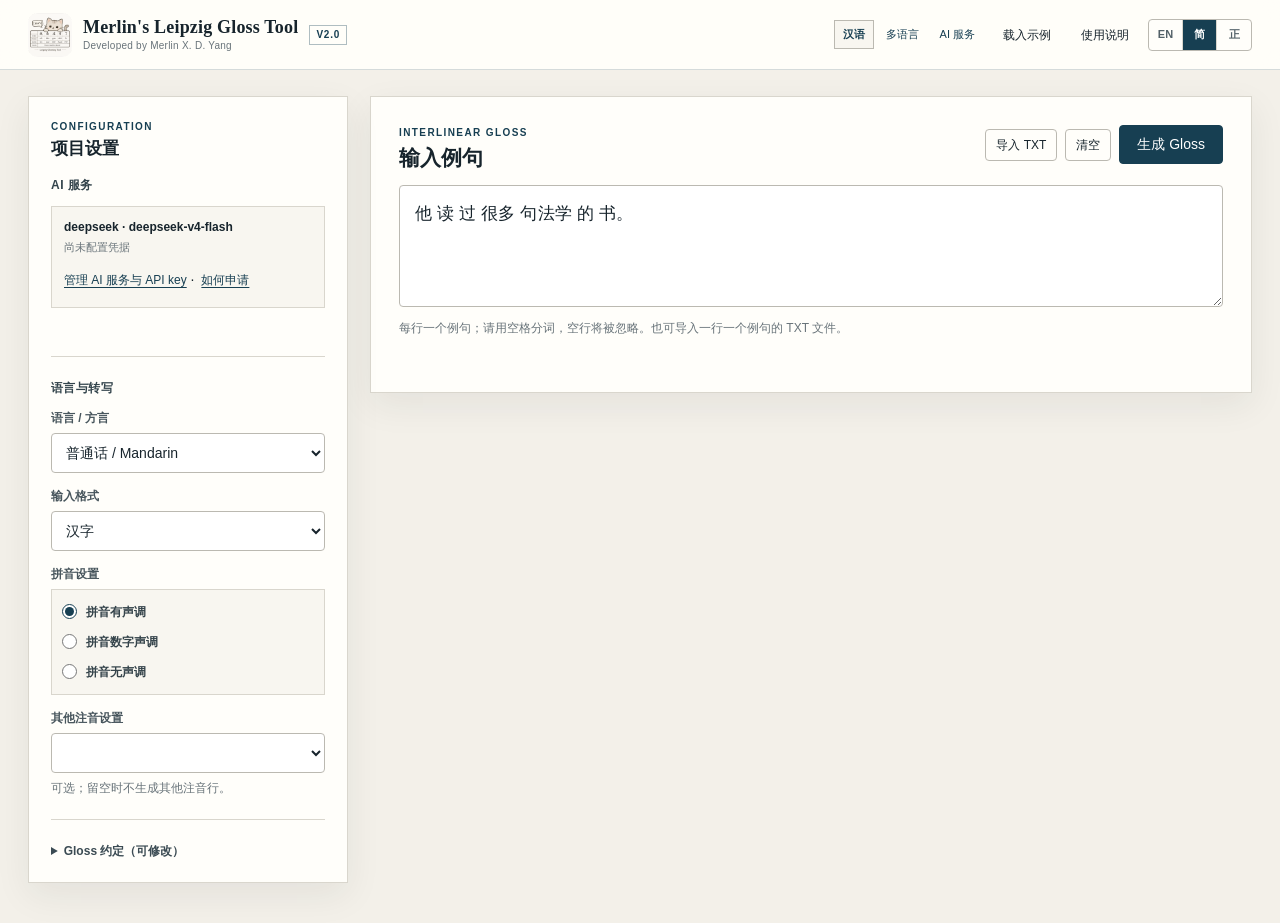
==== commit 46acd783: "feat: add shared AI center and multilingual workspace" ====
--- a/index.html
+++ b/index.html
@@ -5,10 +5,11 @@
 <meta name="viewport" content="width=device-width,initial-scale=1">
 <link rel="icon" type="image/png" sizes="64x64" href="assets/favicon-64.png?build=20260815-1">
 <link rel="apple-touch-icon" sizes="180x180" href="assets/apple-touch-icon.png?build=20260815-1">
-<title>Merlin's Leipzig Gloss Tool 1.0</title>
+<title>Merlin's Leipzig Gloss Tool 2.0</title>
 <script src="typography.js?build=20260816-2"></script>
 <script src="batch.js?build=20260815-6"></script>
 <script src="interface-language.js?build=20260815-1"></script>
+<script src="ai-service.js?build=20260818-1"></script>
 <style>
 :root{
   --paper:#f3f0e9;--surface:#fffefa;--surface-2:#f8f6f0;--ink:#17242c;--muted:#69747a;
@@ -30,6 +31,8 @@
 .brand-author{font:500 10px/1.2 -apple-system,BlinkMacSystemFont,"Segoe UI","Noto Sans CJK SC",Arial,sans-serif;color:var(--muted);letter-spacing:.025em;white-space:nowrap}
 .version{font:700 10px/1 -apple-system,BlinkMacSystemFont,"Segoe UI",sans-serif;letter-spacing:.08em;color:var(--navy);border:1px solid rgba(23,63,82,.34);padding:4px 6px;text-transform:uppercase}
 .top-actions,.btnrow,.toolbar-group{display:flex;align-items:center;gap:8px;flex-wrap:wrap}
+.workspace-nav{display:flex;align-items:center;gap:3px;flex-wrap:wrap}.workspace-nav a{padding:5px 8px;color:var(--navy);text-decoration:none;font-size:11px;border:1px solid transparent}.workspace-nav a[aria-current=page]{border-color:var(--rule-strong);background:var(--surface-2);font-weight:750}
+.ai-summary{padding:11px 12px;border:1px solid var(--rule);background:var(--surface-2)}.ai-summary strong{display:block;font-size:12px}.ai-summary span{display:block;color:var(--muted);font-size:11px;margin:3px 0 8px}.ai-summary a{font-size:12px;color:var(--navy);text-underline-offset:3px}
 .language-switch{display:flex;align-items:center;border:1px solid var(--rule-strong);border-radius:4px;overflow:hidden;background:var(--surface)}
 .language-switch button{min-width:34px;min-height:30px;padding:4px 8px;border:0;border-right:1px solid var(--rule);border-radius:0;background:transparent;font-size:11px;font-weight:700;color:#536168}
 .language-switch button:last-child{border-right:0}.language-switch button:hover{background:var(--surface-2);border-color:var(--rule)}
@@ -115,6 +118,7 @@
 .example-preview{min-width:max-content}.example-preview+.example-preview{border-top:1px solid var(--rule);padding-top:18px}.example-preview-title{font-size:10px;font-weight:750;letter-spacing:.08em;color:var(--muted);text-transform:uppercase;margin-bottom:6px}
 .pubtable{border-collapse:separate;border-spacing:0 5px;width:auto;font-family:"Times New Roman","Songti SC","STSong","SimSun",serif;font-size:10.5pt;font-style:normal}
 .pubtable td{border:0;padding:0 17px 0 0;white-space:nowrap;vertical-align:baseline}
+.pubtable.rtl{direction:rtl}.pubtable.rtl td{direction:ltr;text-align:left}.pubtable.rtl tr.form td:not(.num){direction:rtl;text-align:right;unicode-bidi:isolate}.token-editor-grid.rtl{direction:rtl}.token-editor-grid.rtl .token-editor-card{direction:ltr}
 .pubtable td.num{padding-right:15px;color:#506068;vertical-align:baseline}
 .pubtable tr.free td{padding-top:7px;white-space:normal}
 .small-caps{font-variant-caps:all-small-caps;font-feature-settings:"smcp" 1,"c2sc" 1;letter-spacing:.035em}
@@ -140,15 +144,16 @@
 @media(max-width:640px){.topbar{height:auto}.topbar-inner{padding:12px 15px;align-items:flex-start;flex-wrap:wrap}.brand-mark{width:36px;height:36px;border-radius:8px}.brand-copy{font-size:14px;white-space:normal}.brand-author{font-size:9px}.version{display:none}.top-actions{justify-content:flex-end;margin-left:auto}.shell{padding:14px 12px 28px;gap:14px}.sidebar,.main{padding:18px}.main-head{display:block}.main-head .btnrow{justify-content:flex-start;margin-top:12px}.sentence{font-size:16px}.preview-controls fieldset{display:grid;grid-template-columns:1fr 1fr}.number-controls{display:grid;grid-template-columns:1fr 1fr}.number-field select,.number-field input{width:100%;min-width:0}.token-editor-card{flex-basis:144px;min-width:min(144px,100%);max-width:none}.token-editor-line{grid-template-columns:44px minmax(0,1fr)}.typography-summary-note{display:none}.typography-actions{align-items:flex-start}.type-settings{min-width:500px}.type-settings th,.type-settings td{padding:7px 6px}.type-settings tbody th{width:84px}.type-settings select{min-width:155px}.type-settings input[type=number]{width:66px}.type-toggle{width:48px}.preview-canvas{padding:17px}.toolbar{align-items:flex-start}.toolbar-group{width:100%}.separator-label{width:100%;margin-top:5px}}
 </style>
 </head>
-<body>
+<body data-workspace="sinitic">
 <header class="topbar">
   <div class="topbar-inner">
     <div class="brand">
       <img class="brand-mark" src="assets/gloss-tool-icon-256.png?build=20260815-1" alt="Merlin's Leipzig Gloss Tool icon" width="44" height="44">
       <div class="brand-text"><div class="brand-copy">Merlin's Leipzig Gloss Tool</div><div class="brand-author">Developed by Merlin X. D. Yang</div></div>
-      <span class="version">v1.0</span>
+      <span class="version">v2.0</span>
     </div>
     <nav class="top-actions" aria-label="Utilities">
+      <div class="workspace-nav"><a href="./" aria-current="page">汉语</a><a href="multilingual.html">多语言</a><a href="ai-services.html">AI 服务</a></div>
       <button class="small ghost" id="btnDemo" data-i18n="demo">载入示例</button>
       <button class="small ghost" id="btnHelp" data-i18n="help">使用说明</button>
       <div class="language-switch" role="group" aria-label="界面语言 / Interface language">
@@ -164,32 +169,14 @@
     <h1 class="section-title" data-i18n="settings">项目设置</h1>
 
     <h2 class="group-title" data-i18n="aiSettings">AI 服务</h2>
-    <div class="field">
-      <label for="provider" data-i18n="provider">服务商</label>
-      <select id="provider">
-        <option value="deepseek">DeepSeek</option><option value="openai">OpenAI</option><option value="claude">Claude / Anthropic</option><option value="openrouter">OpenRouter</option>
-      </select>
-    </div>
-    <div class="field">
-      <label for="model" data-i18n="model">模型名称</label>
-      <input id="model" type="text" value="deepseek-v4-flash" autocomplete="off">
-    </div>
-    <div class="field">
-      <label for="apiKey">API key</label>
-      <div class="api-key-wrap">
-        <input id="apiKey" type="password" autocomplete="new-password" autocapitalize="none" spellcheck="false" data-1p-ignore data-lpignore="true" data-form-type="other">
-        <button id="toggleKey" class="icon-button" type="button" aria-label="显示或隐藏 API key" title="显示或隐藏 API key">◉</button>
-      </div>
-      <div class="hint" data-i18n="keyHint">仅用于本次 API 请求，不会保存。</div>
-    </div>
-    <div class="btnrow"><button id="btnValidate" class="small" data-i18n="validate">验证 API</button><button id="btnApiHelp" class="text-link" type="button" data-i18n="apiKeyHelp">如何申请</button></div>
+    <div class="ai-summary"><strong id="aiServiceName">—</strong><span id="aiCredentialState">正在读取凭据状态…</span><a href="ai-services.html">管理 AI 服务与 API key</a> · <button id="btnApiHelp" class="text-link" type="button" data-i18n="apiKeyHelp">如何申请</button></div>
     <div class="status" id="apiStatus" role="status" aria-live="polite"></div>
 
     <div class="divider"></div>
     <h2 class="group-title" data-i18n="lingSettings">语言与转写</h2>
     <div class="field">
       <label for="languagePreset" data-i18n="variety">语言 / 方言</label>
-      <select id="languagePreset"><option value="Mandarin Chinese" data-i18n-opt="mandarin">普通话 / Mandarin</option><option value="Cantonese" data-i18n-opt="cantonese">粤语 / Cantonese</option><option value="custom" data-i18n-opt="other">其他 / Other</option></select>
+      <select id="languagePreset"><option value="Mandarin Chinese" data-i18n-opt="mandarin">普通话 / Mandarin</option><option value="Cantonese" data-i18n-opt="cantonese">粤语 / Cantonese</option><option value="Southern Min Chinese" data-i18n-opt="minnan">闽南语 / Southern Min</option><option value="custom" data-i18n-opt="other">其他 / Other</option></select>
     </div>
     <div class="field" id="customLanguageWrap" style="display:none">
       <label for="customLanguage" data-i18n="customVariety">自定义语言 / 方言名称</label>
@@ -224,8 +211,13 @@
     </div>
     <div class="field" id="transcriptionWrap" style="display:none">
       <label for="transcriptionSystem" data-i18n="transcriptionSystem">主要转写体系</label>
-      <select id="transcriptionSystem"><option>Pinyin</option><option value="Jyutping" data-i18n-opt="jyutping">粤拼 / Jyutping</option><option value="Zhuyin" data-i18n-opt="zhuyin">注音符号 / Zhuyin</option><option value="IPA numeric tones" data-i18n-opt="ipaNumericTones">IPA + 数字声调</option><option value="IPA tone letters" data-i18n-opt="ipaToneLetters">IPA 固有声调</option><option>Yale</option><option value="Other" data-i18n-opt="other">Other</option></select>
+      <select id="transcriptionSystem"><option>Pinyin</option><option value="Jyutping" data-i18n-opt="jyutping">粤拼 / Jyutping</option><option value="Tâi-lô">台罗 / Tâi-lô</option><option value="Pe̍h-ōe-jī">白话字 / Pe̍h-ōe-jī</option><option value="Zhuyin" data-i18n-opt="zhuyin">注音符号 / Zhuyin</option><option value="IPA numeric tones" data-i18n-opt="ipaNumericTones">IPA + 数字声调</option><option value="IPA tone letters" data-i18n-opt="ipaToneLetters">IPA 固有声调</option><option>Yale</option><option value="Other" data-i18n-opt="other">Other</option></select>
       <div class="hint" data-i18n="transcriptionHint">为非普通话材料选择主要转写体系。</div>
+    </div>
+    <div class="field" id="nonMandarinAnnotationWrap" style="display:none">
+      <label for="nonMandarinAnnotation" data-i18n="otherTranscriptionSettings">其他注音设置</label>
+      <select id="nonMandarinAnnotation"><option value=""></option><option value="Chinese aligned gloss" data-i18n-opt="chineseGloss">汉语释义（逐词对齐）</option></select>
+      <div class="hint" data-i18n="chineseGlossHint">“汉语释义”保持原语序并与原文逐词对齐。</div>
     </div>
 
     <div class="divider"></div>
@@ -251,8 +243,10 @@
           <label class="checkline"><input type="checkbox" id="showForm" checked><span data-i18n="form">原文</span></label>
           <label class="checkline"><input type="checkbox" id="showPinyin" checked><span data-i18n="pinyinOutput">拼音</span></label>
           <label class="checkline"><input type="checkbox" id="showTranscription"><span data-i18n="otherTranscriptionOutput">其他注音</span></label>
+          <label class="checkline"><input type="checkbox" id="showChineseGloss"><span data-i18n="chineseGloss">汉语释义</span></label>
           <label class="checkline"><input type="checkbox" id="showGloss" checked><span>Gloss</span></label>
           <label class="checkline"><input type="checkbox" id="showTranslation" checked><span data-i18n="freeTranslation">英语自由翻译</span></label>
+          <label class="checkline"><input type="checkbox" id="showChineseTranslation"><span data-i18n="chineseFreeTranslation">汉语自由翻译</span></label>
         </fieldset>
         <div class="number-controls">
           <div class="number-field"><label for="numberingMode" data-i18n="numberingMode">编号方式</label><select id="numberingMode"><option value="none" data-i18n-opt="noNumber">无编号</option><option value="continuous" data-i18n-opt="continuousNumber" selected>连续数字</option><option value="alphabetic" data-i18n-opt="alphabeticNumber">字母：(a)</option><option value="alphabetic-dot" data-i18n-opt="alphabeticDotNumber">字母：a.</option></select></div>
@@ -292,8 +286,10 @@
                 <tr data-style-row="form"><th data-i18n="form">原文</th><td><select class="style-font" aria-label="原文字体"></select></td><td><input class="style-size" type="number" min="6" max="72" step="0.5" aria-label="原文字号"></td><td class="type-toggle"><label><input class="style-bold" type="checkbox" aria-label="原文加粗"></label></td><td class="type-toggle"><label><input class="style-italic" type="checkbox" aria-label="原文斜体"></label></td></tr>
                 <tr data-style-row="pinyin"><th data-i18n="pinyinOutput">拼音</th><td><select class="style-font" aria-label="拼音字体"></select></td><td><input class="style-size" type="number" min="6" max="72" step="0.5" aria-label="拼音字号"></td><td class="type-toggle"><label><input class="style-bold" type="checkbox" aria-label="拼音加粗"></label></td><td class="type-toggle"><label><input class="style-italic" type="checkbox" aria-label="拼音斜体"></label></td></tr>
                 <tr data-style-row="transcription"><th data-i18n="otherTranscriptionOutput">其他注音</th><td><select class="style-font" aria-label="其他注音字体"></select></td><td><input class="style-size" type="number" min="6" max="72" step="0.5" aria-label="其他注音字号"></td><td class="type-toggle"><label><input class="style-bold" type="checkbox" aria-label="其他注音加粗"></label></td><td class="type-toggle"><label><input class="style-italic" type="checkbox" aria-label="其他注音斜体"></label></td></tr>
+                <tr data-style-row="chineseGloss"><th data-i18n="chineseGloss">汉语释义</th><td><select class="style-font" aria-label="汉语释义字体"></select></td><td><input class="style-size" type="number" min="6" max="72" step="0.5" aria-label="汉语释义字号"></td><td class="type-toggle"><label><input class="style-bold" type="checkbox" aria-label="汉语释义加粗"></label></td><td class="type-toggle"><label><input class="style-italic" type="checkbox" aria-label="汉语释义斜体"></label></td></tr>
                 <tr data-style-row="gloss"><th>Gloss</th><td><select class="style-font" aria-label="Gloss 字体"></select></td><td><input class="style-size" type="number" min="6" max="72" step="0.5" aria-label="Gloss 字号"></td><td class="type-toggle"><label><input class="style-bold" type="checkbox" aria-label="Gloss 加粗"></label></td><td class="type-toggle"><label><input class="style-italic" type="checkbox" aria-label="Gloss 斜体"></label></td></tr>
                 <tr data-style-row="free"><th data-i18n="freeTranslation">英语自由翻译</th><td><select class="style-font" aria-label="英语翻译字体"></select></td><td><input class="style-size" type="number" min="6" max="72" step="0.5" aria-label="英语翻译字号"></td><td class="type-toggle"><label><input class="style-bold" type="checkbox" aria-label="英语翻译加粗"></label></td><td class="type-toggle"><label><input class="style-italic" type="checkbox" aria-label="英语翻译斜体"></label></td></tr>
+                <tr data-style-row="chineseFree"><th data-i18n="chineseFreeTranslation">汉语自由翻译</th><td><select class="style-font" aria-label="汉语自由翻译字体"></select></td><td><input class="style-size" type="number" min="6" max="72" step="0.5" aria-label="汉语自由翻译字号"></td><td class="type-toggle"><label><input class="style-bold" type="checkbox" aria-label="汉语自由翻译加粗"></label></td><td class="type-toggle"><label><input class="style-italic" type="checkbox" aria-label="汉语自由翻译斜体"></label></td></tr>
               </tbody>
             </table>
           </div>
@@ -371,6 +367,6 @@
   </div>
 </dialog>
 
-<script src="app-ui.js?build=20260816-2"></script>
+<script src="app-ui.js?build=20260818-1"></script>
 </body>
 </html>
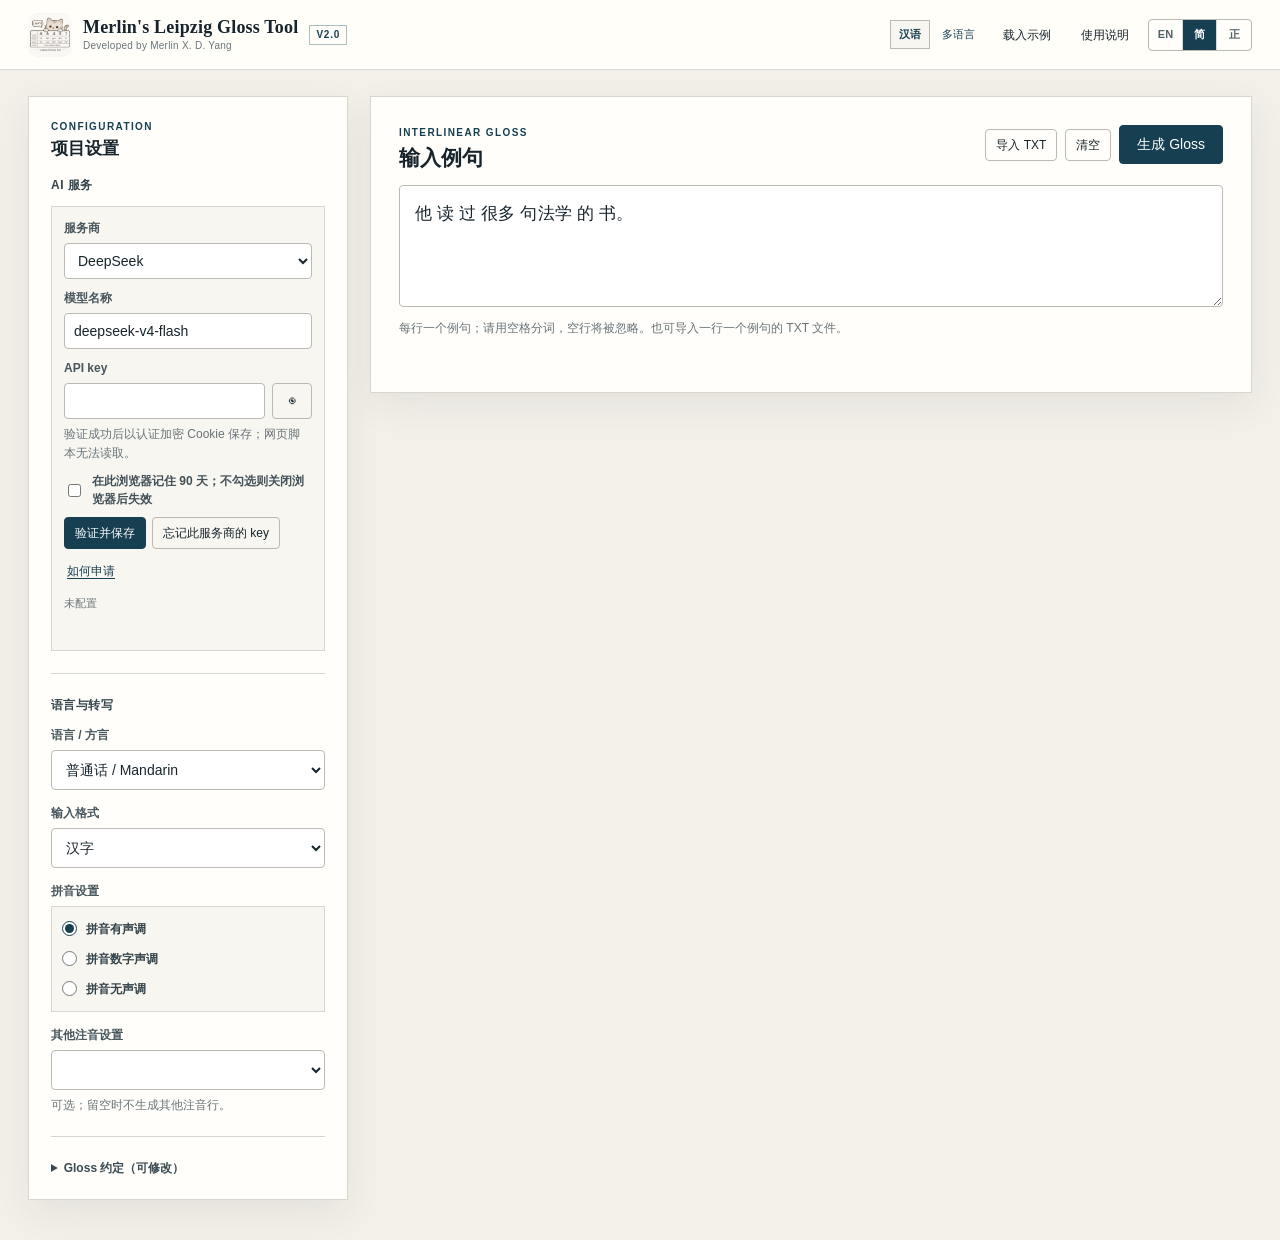
==== commit fecc0b39: "fix: embed shared AI controls in both workspaces" ====
--- a/index.html
+++ b/index.html
@@ -8,7 +8,6 @@
 <title>Merlin's Leipzig Gloss Tool 2.0</title>
 <script src="typography.js?build=20260816-2"></script>
 <script src="batch.js?build=20260815-6"></script>
-<script src="interface-language.js?build=20260815-1"></script>
 <script src="ai-service.js?build=20260818-1"></script>
 <style>
 :root{
@@ -32,7 +31,7 @@
 .version{font:700 10px/1 -apple-system,BlinkMacSystemFont,"Segoe UI",sans-serif;letter-spacing:.08em;color:var(--navy);border:1px solid rgba(23,63,82,.34);padding:4px 6px;text-transform:uppercase}
 .top-actions,.btnrow,.toolbar-group{display:flex;align-items:center;gap:8px;flex-wrap:wrap}
 .workspace-nav{display:flex;align-items:center;gap:3px;flex-wrap:wrap}.workspace-nav a{padding:5px 8px;color:var(--navy);text-decoration:none;font-size:11px;border:1px solid transparent}.workspace-nav a[aria-current=page]{border-color:var(--rule-strong);background:var(--surface-2);font-weight:750}
-.ai-summary{padding:11px 12px;border:1px solid var(--rule);background:var(--surface-2)}.ai-summary strong{display:block;font-size:12px}.ai-summary span{display:block;color:var(--muted);font-size:11px;margin:3px 0 8px}.ai-summary a{font-size:12px;color:var(--navy);text-underline-offset:3px}
+.embedded-ai-service{padding:12px;border:1px solid var(--rule);background:var(--surface-2)}.embedded-ai-service .field{margin-bottom:10px}.embedded-ai-service select,.embedded-ai-service input[type=text],.embedded-ai-service input[type=password]{height:36px;padding:7px 9px}.embedded-ai-service .remember-setting{margin:2px 0 9px}.embedded-ai-actions{gap:6px}.embedded-ai-actions button{padding-inline:8px}.embedded-provider-wrap{margin-top:8px}.embedded-provider-status{font-size:11px;color:var(--muted)}.embedded-provider-status.good{color:var(--good)}
 .language-switch{display:flex;align-items:center;border:1px solid var(--rule-strong);border-radius:4px;overflow:hidden;background:var(--surface)}
 .language-switch button{min-width:34px;min-height:30px;padding:4px 8px;border:0;border-right:1px solid var(--rule);border-radius:0;background:transparent;font-size:11px;font-weight:700;color:#536168}
 .language-switch button:last-child{border-right:0}.language-switch button:hover{background:var(--surface-2);border-color:var(--rule)}
@@ -141,7 +140,7 @@
 html[lang="zh-Hant"] body{font-family:var(--hant-ui-font)}
 html[lang="zh-Hant"] .brand-copy,html[lang="zh-Hant"] .brand-author,html[lang="zh-Hant"] .section-title,html[lang="zh-Hant"] .editor-example-title,html[lang="zh-Hant"] .dialog-head h2,html[lang="zh-Hant"] .dialog-body h3,html[lang="zh-Hant"] .empty-preview{font-family:var(--hant-ui-font)}
 @media(max-width:980px){.shell{grid-template-columns:1fr}.sidebar{position:static}.preview-controls{grid-template-columns:1fr}.number-controls{justify-content:flex-start}}
-@media(max-width:640px){.topbar{height:auto}.topbar-inner{padding:12px 15px;align-items:flex-start;flex-wrap:wrap}.brand-mark{width:36px;height:36px;border-radius:8px}.brand-copy{font-size:14px;white-space:normal}.brand-author{font-size:9px}.version{display:none}.top-actions{justify-content:flex-end;margin-left:auto}.shell{padding:14px 12px 28px;gap:14px}.sidebar,.main{padding:18px}.main-head{display:block}.main-head .btnrow{justify-content:flex-start;margin-top:12px}.sentence{font-size:16px}.preview-controls fieldset{display:grid;grid-template-columns:1fr 1fr}.number-controls{display:grid;grid-template-columns:1fr 1fr}.number-field select,.number-field input{width:100%;min-width:0}.token-editor-card{flex-basis:144px;min-width:min(144px,100%);max-width:none}.token-editor-line{grid-template-columns:44px minmax(0,1fr)}.typography-summary-note{display:none}.typography-actions{align-items:flex-start}.type-settings{min-width:500px}.type-settings th,.type-settings td{padding:7px 6px}.type-settings tbody th{width:84px}.type-settings select{min-width:155px}.type-settings input[type=number]{width:66px}.type-toggle{width:48px}.preview-canvas{padding:17px}.toolbar{align-items:flex-start}.toolbar-group{width:100%}.separator-label{width:100%;margin-top:5px}}
+@media(max-width:640px){.topbar{height:auto}.topbar-inner{padding:12px 15px;align-items:flex-start;flex-wrap:wrap}.brand-mark{width:36px;height:36px;border-radius:8px}.brand-copy{font-size:14px;white-space:normal}.brand-author{font-size:9px}.version{display:none}.top-actions{justify-content:flex-end;margin-left:auto}.shell{padding:14px 12px 28px;gap:14px}.sidebar,.main{padding:18px}.sidebar,.embedded-ai-service,.embedded-ai-service form,.api-key-wrap{min-width:0}.api-key-wrap{grid-template-columns:minmax(0,1fr) 38px}.api-key-wrap input{min-width:0}.main-head{display:block}.main-head .btnrow{justify-content:flex-start;margin-top:12px}.sentence{font-size:16px}.preview-controls fieldset{display:grid;grid-template-columns:1fr 1fr}.number-controls{display:grid;grid-template-columns:1fr 1fr}.number-field select,.number-field input{width:100%;min-width:0}.token-editor-card{flex-basis:144px;min-width:min(144px,100%);max-width:none}.token-editor-line{grid-template-columns:44px minmax(0,1fr)}.typography-summary-note{display:none}.typography-actions{align-items:flex-start}.type-settings{min-width:500px}.type-settings th,.type-settings td{padding:7px 6px}.type-settings tbody th{width:84px}.type-settings select{min-width:155px}.type-settings input[type=number]{width:66px}.type-toggle{width:48px}.preview-canvas{padding:17px}.toolbar{align-items:flex-start}.toolbar-group{width:100%}.separator-label{width:100%;margin-top:5px}}
 </style>
 </head>
 <body data-workspace="sinitic">
@@ -153,7 +152,7 @@
       <span class="version">v2.0</span>
     </div>
     <nav class="top-actions" aria-label="Utilities">
-      <div class="workspace-nav"><a href="./" aria-current="page">汉语</a><a href="multilingual.html">多语言</a><a href="ai-services.html">AI 服务</a></div>
+      <div class="workspace-nav"><a href="./" aria-current="page">汉语</a><a href="multilingual.html">多语言</a></div>
       <button class="small ghost" id="btnDemo" data-i18n="demo">载入示例</button>
       <button class="small ghost" id="btnHelp" data-i18n="help">使用说明</button>
       <div class="language-switch" role="group" aria-label="界面语言 / Interface language">
@@ -169,8 +168,16 @@
     <h1 class="section-title" data-i18n="settings">项目设置</h1>
 
     <h2 class="group-title" data-i18n="aiSettings">AI 服务</h2>
-    <div class="ai-summary"><strong id="aiServiceName">—</strong><span id="aiCredentialState">正在读取凭据状态…</span><a href="ai-services.html">管理 AI 服务与 API key</a> · <button id="btnApiHelp" class="text-link" type="button" data-i18n="apiKeyHelp">如何申请</button></div>
-    <div class="status" id="apiStatus" role="status" aria-live="polite"></div>
+    <section class="embedded-ai-service">
+      <form id="credentialForm">
+        <div class="field"><label for="provider" data-i18n="provider">服务商</label><select id="provider"><option value="deepseek">DeepSeek</option><option value="openai">OpenAI</option><option value="claude">Claude / Anthropic</option><option value="openrouter">OpenRouter</option></select></div>
+        <div class="field"><label for="model" data-i18n="model">模型名称</label><input id="model" type="text" autocomplete="off" required></div>
+        <div class="field"><label for="apiKey">API key</label><div class="api-key-wrap"><input id="apiKey" type="password" autocomplete="off" autocapitalize="none" spellcheck="false" data-1p-ignore data-lpignore="true" required><button id="toggleKey" class="icon-button" type="button" aria-label="显示或隐藏 API key">◉</button></div><div class="hint" data-i18n="keyHint">验证成功后以加密 Cookie 保存。</div></div>
+        <label class="remember-setting"><input id="rememberKey" type="checkbox"><span data-i18n="remember">在此浏览器记住 90 天</span></label>
+        <div class="btnrow embedded-ai-actions"><button class="primary small" type="submit" data-i18n="validateSave">验证并保存</button><button class="small" id="deleteCredential" type="button" data-i18n="forget">忘记 key</button><button id="btnApiHelp" class="text-link" type="button" data-i18n="apiKeyHelp">如何申请</button></div>
+        <div id="providerStatus" class="embedded-provider-wrap" aria-live="polite"></div><div class="status" id="credentialStatus" role="status" aria-live="polite"></div>
+      </form>
+    </section>
 
     <div class="divider"></div>
     <h2 class="group-title" data-i18n="lingSettings">语言与转写</h2>
@@ -341,12 +348,12 @@
   <div class="dialog-head"><h2 id="helpTitle" data-i18n="help">使用说明</h2><button id="btnCloseHelp" class="icon-button" aria-label="关闭" title="关闭">×</button></div>
   <div class="dialog-body help-zh">
     <h3>基本流程</h3>
-    <ol><li>选择服务商和模型，输入 API key。可先点击“验证 API”。</li><li>选择语言和输入格式；普通话可设置拼音形式，并按需增加一种其他注音。</li><li>在输入框中一行输入一个例句，每行内部用空格标出最终词边界；也可导入一行一个例句的 TXT 文件。</li><li>生成后，预览会立即显示在输入区下方；每个例句使用一个独立表格。</li><li>选择输出行以及无编号、连续数字或两种字母编号；数字和字母起点均可自定义。</li><li>在编辑区逐例修改原文、拼音、可选注音、Gloss 和英语翻译，并按需调整排版。</li><li>从预览区下方复制或导出；保存项目可保留全部例句、编辑内容、输出选择和排版设置。</li></ol>
+    <ol><li>在页面左上端“AI 服务”中选择服务商和模型，并验证保存 API key。</li><li>选择语言和输入格式；普通话保留拼音设置，非普通话材料可增加逐词汉语释义。</li><li>在输入框中一行输入一个例句，每行内部用空格标出最终词边界；也可导入一行一个例句的 TXT 文件。</li><li>生成后，预览会立即显示在输入区下方；每个例句使用一个独立表格。</li><li>按需选择原文、注音、汉语释义、Gloss、英语或汉语自由翻译，并设置编号。</li><li>在编辑区修改所有生成内容并调整排版。</li><li>从预览区下方复制或导出；保存项目可保留全部例句、编辑内容、输出选择和排版设置。</li></ol>
     <h3>批量输入与编号</h3><p>输入框和 TXT 文件都以“物理行”为例句边界，空行会被忽略。TXT 导入只接受 <code>.txt</code> 文件。“连续数字”默认从 <code>(1)</code> 开始，并可填写任意正整数起点；负数、零或无效输入会自动重置为 <code>1</code>。“字母：(a)”输出 <code>(a)</code>、<code>(b)</code>；“字母：a.”输出 <code>a.</code>、<code>b.</code>。两种字母编号都可填写 <code>c</code>、<code>aa</code> 等起始字母，并在 <code>z</code> 后继续为 <code>aa</code>。选择“无编号”则完全移除编号列。</p>
     <h3>拼音与其他注音</h3><p>普通话可在“拼音有声调”（默认，如 <code>wǒ</code>）、“拼音数字声调”（如 <code>wo3</code>）和“拼音无声调”（如 <code>wo</code>）之间单选；轻声始终不标 <code>0</code>。其他注音默认留空，也可选注音符号、IPA + 数字声调、IPA 固有声调、粤拼 / Jyutping、Yale 或其他体系。IPA 数字声调使用 <code>55/35/214/51</code> 这类调值；IPA 固有声调使用 <code>˥/˧˥/˨˩˦/˥˩</code> 等调符。粤语或自定义方言则使用“主要转写体系”。</p>
     <h3>排版设置</h3><p>五条输出行默认使用 Times New Roman，中文字符自动回退到宋体，字号为 10.5 pt，均不加粗、不斜体。“保持现有设置”会把当前排版留给下次使用；“恢复默认”立即重置全部行。Gloss 中的全大写语法缩写自动显示为小型大写字母；“复制表格”使用 Word 兼容的底层小写字符与小型大写格式。</p>
     <h3>API key 申请</h3><p>请从服务商的官方页面创建 API key，申请后充值可用。</p><ul><li><a href="https://platform.deepseek.com/api_keys" target="_blank" rel="noopener noreferrer">DeepSeek API key</a></li><li><a href="https://platform.openai.com/api-keys" target="_blank" rel="noopener noreferrer">OpenAI API key</a></li><li><a href="https://platform.claude.com/settings/keys" target="_blank" rel="noopener noreferrer">Claude / Anthropic API key</a></li><li><a href="https://openrouter.ai/settings/keys" target="_blank" rel="noopener noreferrer">OpenRouter API key</a></li></ul><p class="region-notice">中国境内只能使用 DeepSeek。</p>
-    <h3>数据与安全</h3><p>空格分词具有最高优先级。API key 只从当前表单传给同源后端，不会写入项目文件或浏览器存储。AI 生成的分析应由研究者复核。</p>
+    <h3>数据与安全</h3><p>空格分词具有最高优先级。API key 不会写入项目文件或 localStorage；验证后只以认证加密密文存入 Secure、HttpOnly、SameSite=Strict Cookie。AI 生成的分析应由研究者复核。</p>
   </div>
   <div class="dialog-body help-zh-hant hidden">
     <h3>基本流程</h3>
@@ -355,7 +362,7 @@
     <h3>拼音與其他注音</h3><p>國語可在「拼音附聲調符號」（預設，如 <code>wǒ</code>）、「拼音數字聲調」（如 <code>wo3</code>）和「拼音不標聲調」（如 <code>wo</code>）之間單選；輕聲一律不標 <code>0</code>。其他注音預設留白，也可選注音符號、IPA + 數字聲調、IPA 聲調符號、粵拼 / Jyutping、Yale 或其他系統。IPA 數字聲調使用 <code>55/35/214/51</code> 等調值；IPA 聲調符號使用 <code>˥/˧˥/˨˩˦/˥˩</code>。粵語或自訂方言則使用「主要轉寫系統」。</p>
     <h3>排版設定</h3><p>五個輸出列預設使用 Times New Roman，中文字元會自動改用宋體，字號為 10.5 pt，均不使用粗體或斜體。「保留目前設定」會保留目前排版供下次使用；「還原預設值」會立即重設全部輸出列。Gloss 中的全大寫語法縮寫會自動顯示為小型大寫字母；「複製表格」使用與 Word 相容的底層小寫字元及小型大寫格式。</p>
     <h3>API key 申請</h3><p>請從服務提供者的官方頁面建立 API key，申請後儲值即可使用。</p><ul><li><a href="https://platform.deepseek.com/api_keys" target="_blank" rel="noopener noreferrer">DeepSeek API key</a></li><li><a href="https://platform.openai.com/api-keys" target="_blank" rel="noopener noreferrer">OpenAI API key</a></li><li><a href="https://platform.claude.com/settings/keys" target="_blank" rel="noopener noreferrer">Claude / Anthropic API key</a></li><li><a href="https://openrouter.ai/settings/keys" target="_blank" rel="noopener noreferrer">OpenRouter API key</a></li></ul><p class="region-notice">中國境內只能使用 DeepSeek。</p>
-    <h3>資料與安全</h3><p>空格分詞具有最高優先順序。API key 只會從目前表單傳送至同源後端，不會寫入專案檔案或瀏覽器儲存空間。AI 產生的分析應由研究者確認。</p>
+    <h3>資料與安全</h3><p>空格分詞具有最高優先順序。API key 不會寫入專案檔案或 localStorage；驗證後只以認證加密密文儲存在 Secure、HttpOnly、SameSite=Strict Cookie。AI 產生的分析應由研究者確認。</p>
   </div>
   <div class="dialog-body help-en hidden">
     <h3>Workflow</h3><ol><li>Select a provider and model, enter an API key, and optionally validate it.</li><li>Select the language and input format. For Mandarin, choose the Pinyin form and optionally add one other annotation.</li><li>Enter one example per line, using spaces for final token boundaries, or import a one-example-per-line TXT file.</li><li>The preview appears directly below the input, with one independent table per example.</li><li>Select the output lines and choose no numbering, numeric numbering, or either alphabetic format with a custom start.</li><li>Edit each example and set typography independently for every output line.</li><li>Copy or export all preview tables, or save the editable batch project.</li></ol>
@@ -363,10 +370,11 @@
     <h3>Pinyin and other annotations</h3><p>Mandarin Pinyin can use tone marks (default, e.g. <code>wǒ</code>), tone numbers (e.g. <code>wo3</code>), or no tones (e.g. <code>wo</code>); neutral tone never takes <code>0</code>. The optional annotation can be Zhuyin, IPA with numeric tone values, IPA tone letters, 粤拼 / Jyutping, Yale, or another system. Numeric IPA uses values such as <code>55/35/214/51</code>; IPA tone letters use forms such as <code>˥/˧˥/˨˩˦/˥˩</code>.</p>
     <h3>Typography</h3><p>All five output lines default to Times New Roman with Songti fallback for Chinese, 10.5 pt, regular, and non-italic. “Keep current settings” remembers the typography for later use; “Restore defaults” resets every line. Uppercase grammatical glosses use small caps automatically. “Copy tables” sends lowercase source characters plus Word-compatible small-caps formatting.</p>
     <h3>Getting an API key</h3><p>Create an API key on the provider’s official page, then add credit before use.</p><ul><li><a href="https://platform.deepseek.com/api_keys" target="_blank" rel="noopener noreferrer">DeepSeek API key</a></li><li><a href="https://platform.openai.com/api-keys" target="_blank" rel="noopener noreferrer">OpenAI API key</a></li><li><a href="https://platform.claude.com/settings/keys" target="_blank" rel="noopener noreferrer">Claude / Anthropic API key</a></li><li><a href="https://openrouter.ai/settings/keys" target="_blank" rel="noopener noreferrer">OpenRouter API key</a></li></ul>
-    <h3>Data and security</h3><p>Whitespace tokenization is authoritative. The API key is sent only to the same-origin backend and is not saved. Researcher review of AI output remains necessary.</p>
+    <h3>Data and security</h3><p>Whitespace tokenization is authoritative. Keys never enter project JSON or localStorage; validated keys are retained only as authenticated ciphertext in a Secure, HttpOnly, SameSite=Strict cookie. Researcher review remains necessary.</p>
   </div>
 </dialog>
 
-<script src="app-ui.js?build=20260818-1"></script>
+<script src="ai-services-ui.js?build=20260818-2"></script>
+<script src="app-ui.js?build=20260818-2"></script>
 </body>
 </html>
